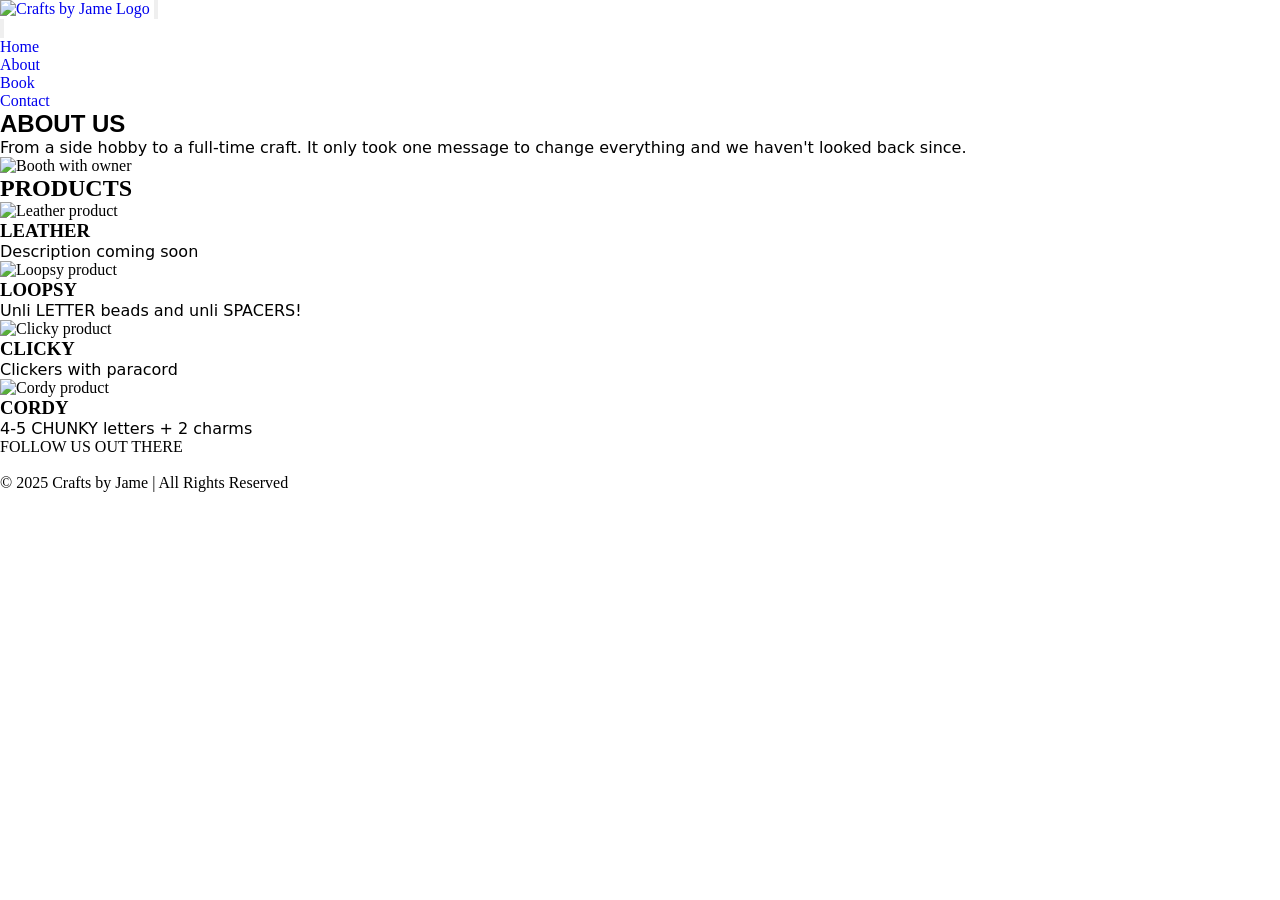
==== about.html @ d99b54c0 "Phone/base HTML for all pages & hamburger menu Home, About, Book and Contact pages with shared heade" ====
<!DOCTYPE html>
<html lang="en">
  <head>
    <meta charset="utf-8">
    <meta name="viewport" content="width=device-width, initial-scale=1.0">
    <title>About | Crafts by Jame</title>

    <link href="styles.css" rel="stylesheet">
    <link rel="shortcut icon" href="img/favicon.ico">
    <link rel="icon" type="image/png" sizes="32x32" href="img/logo.png">

    <script src="script.js" defer></script>
  </head>

  <body>
    <header id="site_header">
      <a id="logo" href="index.html"><img src="img/logo.png" alt="Crafts by Jame Logo"></a>

      <button id="menu_open" class="menu_toggle" type="button"
              aria-label="Open menu" aria-controls="site_nav" aria-expanded="false">
        <img src="img/hamburger.svg" alt="">
      </button>

      <nav id="site_nav" aria-label="Main menu">
        <button id="menu_close" class="menu_toggle" type="button" aria-label="Close menu">
          <img src="img/close.svg" alt="">
        </button>
        <ul>
          <li><a href="index.html">Home</a></li>
          <li><a href="about.html" aria-current="page">About</a></li>
          <li><a href="book.html">Book</a></li>
          <li><a href="contact.html">Contact</a></li>
        </ul>
      </nav>
    </header>

    <main>
      <section id="about_section" class="about">
        <h1 class="koulen about_heading">ABOUT US</h1>
        <p class="chelsea about_description">From a side hobby to a full-time craft. It only took one message to change everything and we haven't looked back since.</p>
        <img id="about_photo" src="img/about_photo.png" alt="Booth with owner">

        <!-- Decorative flower on the left edge, top of page -->
        <img class="flower flower_1" src="img/flower_pink.png" alt="" aria-hidden="true">
      </section>

      <section id="products_section" class="about">
        <h2 class="products_heading">PRODUCTS</h2>

        <article class="product product_1">
          <img src="img/leather.png" alt="Leather product" loading="lazy">
          <div class="product_info">
            <h3 class="product_showcase">LEATHER</h3>
            <!-- Description still to be written (the grey bars in your design) -->
            <p class="chelsea product_description">Description coming soon</p>
          </div>
        </article>

        <article class="product product_2">
          <img src="img/loopsy.png" alt="Loopsy product" loading="lazy">
          <div class="product_info">
            <h3 class="product_showcase">LOOPSY</h3>
            <p class="chelsea product_description">Unli LETTER beads and unli SPACERS!</p>
          </div>
        </article>

        <article class="product product_3">
          <img src="img/clicky.png" alt="Clicky product" loading="lazy">
          <div class="product_info">
            <h3 class="product_showcase">CLICKY</h3>
            <p class="chelsea product_description">Clickers with paracord</p>
          </div>
        </article>

        <article class="product product_4">
          <img src="img/cordy.png" alt="Cordy product" loading="lazy">
          <div class="product_info">
            <h3 class="product_showcase">CORDY</h3>
            <p class="chelsea product_description">4-5 CHUNKY letters + 2 charms</p>
          </div>
        </article>

        <!-- Decorative maroon flowers: left of the heading, right beside Clicky -->
        <img class="flower flower_2" src="img/flower_maroon.png" alt="" aria-hidden="true">
        <img class="flower flower_3" src="img/flower_maroon.png" alt="" aria-hidden="true">
      </section>
    </main>

    <footer>
      <p>FOLLOW US OUT THERE</p>
      <div id="socials">
        <a href="#" aria-label="Facebook"><img src="img/facebook_icon.svg" alt=""></a>
        <a href="#" aria-label="Instagram"><img src="img/instagram_icon.svg" alt=""></a>
      </div>
      <p>&copy; 2025 Crafts by Jame | All Rights Reserved</p>
    </footer>
  </body>

</html>
---- styles.css ----
@font-face {
  font-family: 'JI Chubby Caps';
  src: url('fonts/JI Chubby Caps.ttf') format('truetype');
  font-weight: normal;
  font-style: normal;
}

@font-face {
  font-family: 'Ahkio-W00-Light';
  src: url('fonts/Ahkio-W00-Light.ttf') format('truetype');
  font-weight: normal;
  font-style: normal;
}

.chelsea-market-regular {
  font-family: "Chelsea Market", system-ui;
  font-weight: 400;
  font-style: normal;
}

.koulen-regular {
  font-family: "Koulen", sans-serif;
  font-weight: 400;
  font-style: normal;
}

* {
  padding: 0;
  margin: 0;
}

a {
  text-decoration: none;

}

/*PHONE VIEWPORT/BASE STYLES*/

/*BODY STYLES*/
.flower {
  position: absolute;
}

#logo img {
  height: 63px;
  width: 63px;
}

.chelsea {
  font-family: "Chelsea Market", system-ui;
}

.koulen {
  font-family: "Koulen", sans-serif;
}

.jl_chubby {
  font-family: 'JI Chubby Caps', sans-serif;
}

.ahkio {
  font-family: 'Ahkio-W00-Light', sans-serif;
}
/*HEADER STYLES*/

/*NAVIGATION STYLES*/

/*FOOTER STYLES*/

/*HOMEPAGE STYLES*/
/*HOME LANDING SECTION STYLES*/

#photo_display {
  position: relative;
  width: 100%;
  max-width: 380px;
  height: 250px;
  margin: 0 auto;
}

.photo_container {
  position: absolute;
  padding: 5px;
  background: white;
  box-shadow: 0 3px 7px #0003;
  box-sizing: border-box;
}

.photo_container img {
  display: block;
  width: 100%;
  height: 100%;
  object-fit: cover;
  object-position: center;
}

/* Left photo */
#photo_1_container {
  width: 39%;
  height: 72%;
  right: 9%;
  top: 7%;
  transform: rotate(4deg);
  z-index: 1;
}

/* Center photo */
#photo_2_container {
  width: 39%;
  height: 76%;
  left: 30.5%;
  top: 14%;
  z-index: 2;
}

/* Right photo */
#photo_3_container {
  width: 39%;
  height: 72%;
  left: 9%;
  top: 7%;
  transform: rotate(-5deg);
  z-index: 1;
}
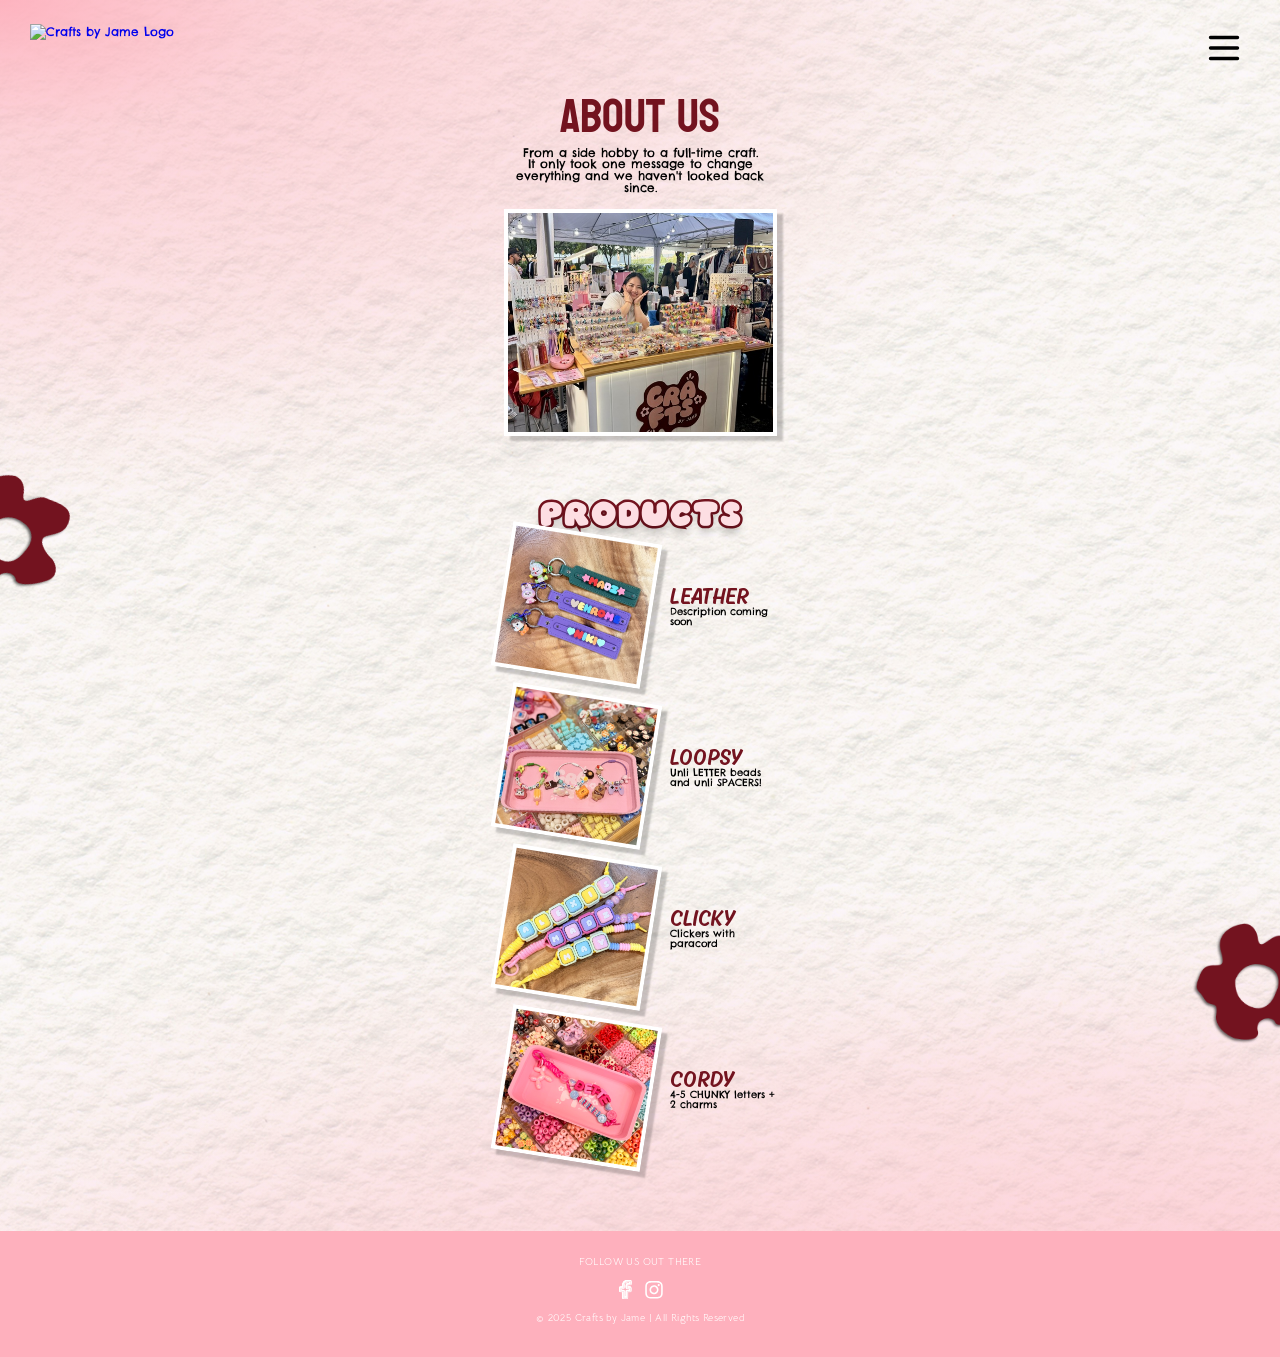
==== commit 75e943ba: "Applied CSS on phone rules Typefaces locally sourced are uploaded" ====
--- a/about.html
+++ b/about.html
@@ -37,45 +37,43 @@
     <main>
       <section id="about_section" class="about">
         <h1 class="koulen about_heading">ABOUT US</h1>
-        <p class="chelsea about_description">From a side hobby to a full-time craft. It only took one message to change everything and we haven't looked back since.</p>
-        <img id="about_photo" src="img/about_photo.png" alt="Booth with owner">
-
-        <!-- Decorative flower on the left edge, top of page -->
-        <img class="flower flower_1" src="img/flower_pink.png" alt="" aria-hidden="true">
+        <p class="chelsea about_description">From a side hobby to a full-time craft.</p>
+        <p class="chelsea about_description2">It only took one message to change everything and we haven't looked back since.</p>
+        <img id="about_photo" src="img/about_photo.jpg" alt="Booth with owner">
       </section>
 
       <section id="products_section" class="about">
         <h2 class="products_heading">PRODUCTS</h2>
 
         <article class="product product_1">
-          <img src="img/leather.png" alt="Leather product" loading="lazy">
+          <img src="img/leather.jpg" alt="Leather product" loading="lazy">
           <div class="product_info">
-            <h3 class="product_showcase">LEATHER</h3>
+            <h3 class="ahkio product_showcase">LEATHER</h3>
             <!-- Description still to be written (the grey bars in your design) -->
             <p class="chelsea product_description">Description coming soon</p>
           </div>
         </article>
 
         <article class="product product_2">
-          <img src="img/loopsy.png" alt="Loopsy product" loading="lazy">
+          <img src="img/loopsy.jpg" alt="Loopsy product" loading="lazy">
           <div class="product_info">
-            <h3 class="product_showcase">LOOPSY</h3>
+            <h3 class="ahkio product_showcase">LOOPSY</h3>
             <p class="chelsea product_description">Unli LETTER beads and unli SPACERS!</p>
           </div>
         </article>
 
         <article class="product product_3">
-          <img src="img/clicky.png" alt="Clicky product" loading="lazy">
+          <img src="img/clickers.jpg" alt="Clicky product" loading="lazy">
           <div class="product_info">
-            <h3 class="product_showcase">CLICKY</h3>
+            <h3 class="ahkio product_showcase">CLICKY</h3>
             <p class="chelsea product_description">Clickers with paracord</p>
           </div>
         </article>
 
         <article class="product product_4">
-          <img src="img/cordy.png" alt="Cordy product" loading="lazy">
+          <img src="img/cordy.jpg" alt="Cordy product" loading="lazy">
           <div class="product_info">
-            <h3 class="product_showcase">CORDY</h3>
+            <h3 class="ahkio product_showcase">CORDY</h3>
             <p class="chelsea product_description">4-5 CHUNKY letters + 2 charms</p>
           </div>
         </article>
@@ -86,11 +84,11 @@
       </section>
     </main>
 
-    <footer>
+    <footer class="bellota">
       <p>FOLLOW US OUT THERE</p>
       <div id="socials">
-        <a href="#" aria-label="Facebook"><img src="img/facebook_icon.svg" alt=""></a>
-        <a href="#" aria-label="Instagram"><img src="img/instagram_icon.svg" alt=""></a>
+        <a href="https://web.facebook.com/people/Crafts-by-Jame/100069148505794/?mibextid=wwXIfr&rdid=EOwIeHgqQF9pMduc&share_url=https%3A%2F%2Fwww.facebook.com%2Fshare%2F1hfjC8iZJB%2F%3Fmibextid%3DwwXIfr%26utm_source%3Dig%26utm_medium%3Dsocial%26utm_content%3Dlink_in_bio&_rdc=1&_rdr#" aria-label="Facebook"><img src="img/facebook_icon.svg" alt=""></a>
+        <a href="https://www.instagram.com/craftsbyjame_?utm_source=ig_web_button_share_sheet&srtk=ZDNlZDc0MzIxNw==" aria-label="Instagram"><img src="img/instagram_icon.svg" alt=""></a>
       </div>
       <p>&copy; 2025 Crafts by Jame | All Rights Reserved</p>
     </footer>
--- a/styles.css
+++ b/styles.css
@@ -1,3 +1,5 @@
+/* Google Fonts for Chelsea Market, Koulen and Bellota Text (the HTML doesn't link them) */
+@import url('https://fonts.googleapis.com/css2?family=Bellota+Text:wght@400;700&family=Chelsea+Market&family=Koulen&display=swap');
 
 @font-face {
   font-family: 'JI Chubby Caps';
@@ -13,6 +15,20 @@
   font-style: normal;
 }
 
+/* ============================================================
+   DESIGN TOKENS
+   ============================================================ */
+:root {
+  --pink_light: #FDDEE3;
+  --pink: #FEB0BD;
+  --maroon: #73131F;
+  --white: #FFFFFF;
+  --black: #000000;
+  --paper: #F7F3F0;          /* fallback color while the paper image loads */
+  --paper_img: url('img/paper_bg.jpg');
+  --photo_shadow: 6px 5px 2px #0003;
+}
+
 .chelsea-market-regular {
   font-family: "Chelsea Market", system-ui;
   font-weight: 400;
@@ -32,14 +48,104 @@
 
 a {
   text-decoration: none;
-
 }
 
 /*PHONE VIEWPORT/BASE STYLES*/
 
 /*BODY STYLES*/
+html {
+  scroll-behavior: smooth;
+  overflow-x: hidden;          /* stops flowers that bleed off the edge from widening the page on phones (body alone isn't enough) */
+}
+
+body {
+  font-synthesis: none;
+  font-family: "Chelsea Market", system-ui;
+  font-size: 12px;
+  line-height: 1.4;
+  color: var(--maroon);
+  background: var(--paper_img) top center / 100% auto repeat-y, var(--paper);
+  overflow-x: hidden;          /* flowers bleed off the screen edge */
+}
+
+/* Decorations (flowers, the pink pop-up dome) deliberately stick out past the screen edges. Clip them at <main>
+   so they can't make the page wider than the phone; that is what stretched the fixed menu bar. Only the
+   horizontal axis is clipped, so flowers can still overlap sections above and below. */
+main {
+  overflow-x: clip;
+}
+
+
+a:focus-visible,
+button:focus-visible {
+  outline: 3px solid var(--black);
+  outline-offset: 3px;
+}
+
 .flower {
   position: absolute;
+
+  pointer-events: none;
+}
+
+/* About page only: pink glow in the top-left and bottom-right corners, plain paper everywhere else.
+   Two radial gradients, one centered on each corner. The numbers in "ellipse 140% 48%" are the glow's
+   width (as % of page width) and height (as % of page height). The extra stops make the fade long and
+   gradual; the 0.95 on the first stop is how strong the pink is at the corner. */
+body:has(#about_section) {
+  background:
+    radial-gradient(ellipse 90% 40% at 0% 0%,
+      rgba(254, 176, 189, 0.95) 0%,
+      rgba(254, 176, 189, 0.75) 10%,
+      rgba(254, 176, 189, 0.50) 25%,
+      rgba(254, 176, 189, 0.28) 60%,
+      rgba(254, 176, 189, 0.10) 80%,
+      rgba(254, 176, 189, 0) 100%) center / 100% 100% no-repeat,
+    radial-gradient(ellipse 140% 36% at 100% 100%,
+      rgba(254, 176, 189, 0.95) 0%,
+      rgba(254, 176, 189, 0.75) 10%,
+      rgba(254, 176, 189, 0.50) 25%,
+      rgba(254, 176, 189, 0.28) 60%,
+      rgba(254, 176, 189, 0.10) 80%,
+      rgba(254, 176, 189, 0) 100%) center / 100% 100% no-repeat,
+    var(--paper_img) top center / 100% auto repeat-y,
+    var(--paper);
+}
+
+/* Book page only: same two-corner pink glow idea as About, but the top-left glow is stronger and fades out
+   slowly over ~1100px (a 300px x 1100px ellipse), because this page is much taller. The first number in each
+   rgba is how strong the pink is at that distance from the corner. */
+body:has(#book_section) {
+  background:
+    radial-gradient(ellipse 300px 1100px at 0% 0%,
+      rgba(254, 176, 189, 0.60) 0%,
+      rgba(254, 176, 189, 0.55) 14%,
+      rgba(254, 176, 189, 0.47) 36%,
+      rgba(254, 176, 189, 0.40) 50%,
+      rgba(254, 176, 189, 0.28) 64%,
+      rgba(254, 176, 189, 0.15) 82%,
+      rgba(254, 176, 189, 0) 100%) top left / 100% 100% no-repeat,
+    radial-gradient(ellipse 140% 36% at 100% 100%,
+      rgba(254, 176, 189, 0.95) 0%,
+      rgba(254, 176, 189, 0.75) 10%,
+      rgba(254, 176, 189, 0.50) 25%,
+      rgba(254, 176, 189, 0.28) 60%,
+      rgba(254, 176, 189, 0.10) 80%,
+      rgba(254, 176, 189, 0) 100%) center / 100% 100% no-repeat,
+    var(--paper_img) top center / 100% auto repeat-y,
+    var(--paper);
+}
+
+/* Contact page only: soft pink glow from the top-left corner, fading into the plain paper */
+body:has(#contact_section) {
+  background:
+    radial-gradient(ellipse 160% 440px at 0% 0%,
+      rgba(254, 176, 189, 0.55) 0%,
+      rgba(254, 176, 189, 0.35) 25%,
+      rgba(254, 176, 189, 0.15) 55%,
+      rgba(254, 176, 189, 0) 100%) center / 100% 100% no-repeat,
+    var(--paper_img) top center / 100% auto repeat-y,
+    var(--paper);
 }
 
 #logo img {
@@ -53,37 +159,205 @@
 
 .koulen {
   font-family: "Koulen", sans-serif;
+  font-weight: 400;
+  font-size: 48px;
+  line-height: 0.72;           /* tight stacked caps, as in the design */
+  color: var(--maroon);
+}
+
+/* Line 1 and line 2 use different sizes so both lines are the same width (aligned on both sides) */
+.koulen .heading1,
+.koulen .heading2 {
+  display: block;
+}
+
+.koulen .heading1 {
+  font-size: 46px;
+  line-height: 0.8;
+}
+
+.koulen .heading2 {
+  font-size: 40px;
+  line-height: 0.78;
+}
+
+#reel_section .koulen .heading2 {
+  font-size: 52px;             /* "EXPERIENCE" is shorter than "THE CRAFTING", so it needs to be larger */
 }
 
 .jl_chubby {
   font-family: 'JI Chubby Caps', sans-serif;
+  font-weight: normal;
+  font-size: 47px;
+  line-height: 1;
+  letter-spacing: -0.08em;     /* tighter kerning, as in the design */
+  font-kerning: normal;
+  text-rendering: optimizeLegibility;
 }
 
 .ahkio {
   font-family: 'Ahkio-W00-Light', sans-serif;
 }
+
+/* Shared pill buttons */
+.book_button,
+.reel_button,
+.popup_button {
+  display: inline-flex;
+  align-items: center;
+  justify-content: center;
+  gap: 6px;
+  border-radius: 999px;
+  font-family: "Chelsea Market", system-ui;
+  line-height: 1.2;
+}
+
 /*HEADER STYLES*/
+#site_header {
+  position: absolute;
+  top: 0;
+  left: 0;
+  width: 100%;
+  box-sizing: border-box;
+  padding: 24px 32px 0 30px;   /* right padding sets the hamburger's right margin (was 22px) */
+  display: flex;
+  align-items: flex-start;
+  justify-content: space-between;
+  z-index: 100;
+}
+
+.menu_toggle {
+  background: none;
+  border: 0;
+  padding: 6px;
+  cursor: pointer;
+  line-height: 0;
+}
+
+.menu_toggle img {
+  width: 36px;
+  height: 36px;
+  display: block;
+}
 
 /*NAVIGATION STYLES*/
-
-/*FOOTER STYLES*/
+/* White bar that drops down from the top when .is_open is added: X on the right, links in one row */
+#site_nav {
+  position: fixed;
+  top: 0;
+  left: 0;
+  right: 0;
+  box-sizing: border-box;
+  padding: 25px 40px 26px;
+  background: var(--white);
+  box-shadow: 0 6px 18px #0003;
+  display: flex;
+  flex-direction: column;
+  align-items: flex-end;
+  z-index: 200;
+  transform: translateY(-110%);
+  visibility: hidden;
+  transition: transform 0.3s ease, visibility 0s linear 0.3s;
+}
+
+#site_nav.is_open {
+  transform: translateY(0);
+  visibility: visible;
+  transition: transform 0.3s ease;
+}
+
+#menu_close {
+  margin-right: -8px;           /* lines the X up with the hamburger icon: header right padding (32px) minus nav right padding (40px) */
+}
+
+#menu_close img {
+  width: 33px;
+  height: 33px;
+}
+
+/* The X is focused by script.js when the menu opens; keep a neat, subtle ring for keyboard users only */
+#menu_close:focus-visible {
+  outline: 2px solid var(--pink);
+  outline-offset: 0;
+  border-radius: 8px;
+}
+
+#site_nav ul {
+  list-style: none;
+  width: 100%;
+  display: flex;
+  flex-direction: row;
+  justify-content: space-between;
+  align-items: center;
+  margin-top: 8px;
+}
+
+#site_nav a {
+  font-family: "Chelsea Market", system-ui;
+  font-size: 16px;
+  color: var(--black);
+}
+
+#site_nav a[aria-current="page"] {
+  color: var(--pink);
+}
+
+/* The About and Contact page headers sit on a light background, so the hamburger icon is forced to black there */
+body:has(#about_section) #menu_open img,
+body:has(#book_section) #menu_open img,
+body:has(#contact_section) #menu_open img {
+  filter: brightness(0);
+}
+
+/* The Home header sits on the maroon top, so the hamburger icon is forced to white there
+   (brightness(0) turns any icon black, then invert(1) flips it to white) */
+body:has(#landing_section) #menu_open img {
+  filter: brightness(0) invert(1);
+}
 
 /*HOMEPAGE STYLES*/
 /*HOME LANDING SECTION STYLES*/
+/* Maroon top (ends 263px down), paper below; the photos straddle the edge */
+#landing_section {
+  position: relative;
+  display: flex;
+  flex-direction: column;
+  align-items: center;
+  box-sizing: border-box;
+  padding-top: 124px;
+  background: linear-gradient(var(--maroon) 0 263px, transparent 263px);
+  text-align: center;
+}
+
+.tagline {
+  font-size: 12px;
+  color: var(--white);
+}
+
+.heading {
+  color: var(--white);
+}
+
+.subheading {
+  margin-top: -6px;
+  font-size: 16px;
+  line-height: 1.2;
+  color: var(--white);
+}
 
 #photo_display {
   position: relative;
   width: 100%;
   max-width: 380px;
   height: 250px;
-  margin: 0 auto;
+  margin: 5px auto 0;
 }
 
 .photo_container {
   position: absolute;
-  padding: 5px;
+  padding: 4px;
   background: white;
-  box-shadow: 0 3px 7px #0003;
+  box-shadow: var(--photo_shadow);
   box-sizing: border-box;
 }
 
@@ -95,8 +369,34 @@
   object-position: center;
 }
 
-/* Left photo */
+#reel_display video {
+  width: 222px;
+  height: 375px;
+  width: auto;
+  z-index: 1;
+}
+
+/* Left photo (Clickers) */
 #photo_1_container {
+  width: 39%;
+  height: 72%;
+  left: 9%;
+  top: 7%;
+  transform: rotate(-5deg);
+  z-index: 1;
+}
+
+/* Center photo (Booth) */
+#photo_2_container {
+  width: 39%;
+  height: 76%;
+  left: 30.5%;
+  top: 14%;
+  z-index: 2;
+}
+
+/* Right photo (Cordy) */
+#photo_3_container {
   width: 39%;
   height: 72%;
   right: 9%;
@@ -105,22 +405,927 @@
   z-index: 1;
 }
 
-/* Center photo */
-#photo_2_container {
-  width: 39%;
-  height: 76%;
-  left: 30.5%;
-  top: 14%;
-  z-index: 2;
-}
-
-/* Right photo */
-#photo_3_container {
-  width: 39%;
-  height: 72%;
-  left: 9%;
-  top: 7%;
+#photo_1 { object-position: 50% 55%; }
+#photo_2 { object-position: 65% 40%; }
+#photo_3 { object-position: 40% 50%; }
+
+/* Overlaps the bottom of the center photo */
+.book_button {
+  position: relative;
+  z-index: 5;
+  margin-top: -40px;
+  padding: 6px 18px;
+  background: var(--pink);
+  color: var(--white);
+  font-size: 16px;
+}
+
+.flower_1 {
+  width: 100px;
+  right: -23px;
+  top: 345px;
+}
+
+/*REEL SECTION STYLES*/
+/* Visual order: heading, Instagram button, video (the HTML has the video before the button) */
+#reel_section {
+  position: relative;
+  display: flex;
+  flex-direction: column;
+  align-items: center;
+  box-sizing: border-box;
+  padding: 62px 20px 30px;
+  text-align: center;
+}
+
+#reel_section h2 { order: 1; }
+.reel_button { order: 2; }
+#reel_display { order: 3; }
+
+.reel_button {
+  margin-top: 1px;
+  padding: 8px 16px;
+  background: var(--maroon);
+  color: var(--white);
+  font-size: 10px;
+}
+
+.reel_button img {
+  width: 14px;
+  height: 14px;
+  display: block;
+}
+
+#reel_display {
+  display: flex;
+  justify-content: center;
+  margin-top: 14px;
+}
+
+#reel_display video {
+  display: block;
+  aspect-ratio: 9 / 16;
+  max-width: 100%;
+  background: #D9D9D9;
+}
+
+.flower_2 {
+  width: 120px;
+  left: -20px;
+  top: 258px;
+
+}
+
+.flower_3 {
+  width: 70px;
+  right: 48px;
+  top: 505px;
+  
+}
+
+/*POP-UP SECTION STYLES*/
+/* Heading and button share the first row. The dome is a 546px-wide circle (wider than the screen),
+   centered behind the section, so the top edge curves gently and runs off the sides. */
+#popup_section {
+  position: relative;
+  display: grid;
+  grid-template-columns: 150px 100px;
+  justify-content: center;
+  align-items: center;
+  column-gap: -20px;
+  box-sizing: border-box;
+  padding: 75px 20px 28px;
+}
+
+#popup_section::before {
+  content: "";
+  position: absolute;
+  top: 0;
+  bottom: -1px;
+  left: 60%;
+  width:700px;
+  height: 457.62;
+  margin-left: -390px;
+  background: var(--pink);
+  border-radius: 345px 345px 0 0;
+  z-index: 0;
+}
+
+#popup_section > *:not(.flower) {
+  position: relative;
+  z-index: 1;
+}
+
+#popup_section .koulen {
+  grid-column: 1;
+  color: var(--white);
+}
+
+.popup_button {
+  grid-column: 2;
+  padding: 9px 6px;
+  background: var(--maroon);
+  color: var(--white);
+  font-size: 10px;
+}
+
+#popup_display {
+  grid-column: 1 / -1;
+  display: flex;
+  justify-content: center;
+  align-items: flex-start;
+  gap: 4px;
+  margin-top: 8px;
+}
+
+#popup_display img {
+  display: block;
+  width: 152px;
+  height: 215px;
+  aspect-ratio: 2 / 3;
+  box-sizing: border-box;
+  padding: 4px;
+  background: var(--white);
+  box-shadow: var(--photo_shadow);
+  object-fit: cover;
+  object-position: center;
+}
+
+#popup_1 {
+  margin-top: 16px;
+  transform: rotate(4deg);
+}
+
+#popup_2 {
   transform: rotate(-5deg);
+}
+
+.flower_4 {
+  width: 59.72px;
+  left: -20px;
+  bottom: -58px;
+  transform: rotate(30deg);
+
+}
+
+.flower_5 {
+  width: 70px;
+  right: -27px;
+  top: 92px;
+  transform: rotate(34deg);
+
+}
+
+/*ABOUT PAGE STYLES*/
+/* Intro: text stacked above the photo (the gradient lives on the body, see top of file) */
+#about_section {
+  position: relative;
+  box-sizing: border-box;
+  padding: 100px 20px 28px;
+  text-align: center;
+}
+
+.about_heading {
+  color: var(--maroon);
+}
+
+.about_description, .about_description2 {
+  max-width: 240px;
+  margin: 12px auto 0;
+  font-size: 12px;
+  line-height: 1;
+  color: var(--black);
+}
+
+.about_description2 {
+  max-width: 250px;
+  margin-top: -1px;
+}
+
+#about_photo {
+  display: block;
+  width: min(100%, 273px);
+  aspect-ratio: 3 / 2;
+  height: 227px;
+  margin: 15px auto 0;
+  box-sizing: border-box;
+  padding: 4px;
+  background: var(--white);
+  box-shadow: var(--photo_shadow);
+  object-fit: cover;
+  object-position: center;
+}
+
+/* Products: outlined chubby heading, then one row per product (tilted photo left, text right) */
+#products_section {
+  position: relative;
+  box-sizing: border-box;
+  padding: 44px 0 70px;
+}
+
+.products_heading {
+  font-family: 'JI Chubby Caps', sans-serif;
+  font-weight: normal;
+  font-size: 34px;
+  text-align: center;
+  margin-top: -35px;
+  color: var(--pink_light);
+  -webkit-text-stroke: 5px var(--maroon);
+  paint-order: stroke fill;    /* keeps the stroke outside the letters so the pink fill stays full size */
+  text-shadow: 0 8px 8px #0003;
+}
+
+.product {
+  display: flex;
+  align-items: center;
+  justify-content: center;
+  gap: 18px;
+  margin-top: 15px;
+}
+
+.products_heading + .product {
+  margin-top: 12px;
+}
+
+.product img {
+  position: relative;
+  z-index: 2;                  /* photos sit above the flowers */
+  flex: none;
+  display: block;
+  width: 151px;
+  height: 146px;
+  box-sizing: border-box;
+  padding: 4px;
+  background: var(--white);
+  box-shadow: var(--photo_shadow);
+  object-fit: cover;
+  object-position: center;
+  transform: rotate(9deg);
+}
+
+.product_info {
+  flex: none;
+  width: 110px;
+  text-align: left;
+}
+
+.product_showcase {
+  display: inline-block;
+  font-size: 24px;
+  line-height: 1;
+  color: var(--maroon);
+}
+
+.product_description {
+  margin-top: -2px;
+  font-size: 10px;
+  line-height: 1;
+  color: var(--black);
+}
+
+/* About flowers (rotation values are eyeballed from the design; tweak the degrees as needed) */
+/* Left of the PRODUCTS heading */
+#products_section .flower_2 {
+  width: 120px;
+  right: auto;
+  left: -55px;
+  top: 10px;
+  transform: rotate(15deg);
+  z-index: 3;
+}
+
+/* Right, beside Clicky and Cordy */
+#products_section .flower_3 {
+  width: 120px;
+  left: auto;
+  right: -32px;
+  top: 458px;
+  transform: rotate(-2deg);
   z-index: 1;
 }
 
+/*BOOK PAGE STYLES*/
+/* The phone layout is a 375px-wide column (the pink glow lives on the body, same as the About page).
+   Sizes and positions below were measured from the design at 375px. */
+
+/* Intro: two tilted photos on the left, heading + description on the right */
+#book_section {
+  position: relative;
+  box-sizing: border-box;
+  max-width: 375px;
+  height: 326px;               /* the PACKAGE heading starts right under this */
+  margin: 0 auto;
+}
+
+#book_photos img {
+  position: absolute;
+  width: 122px;
+  height: 153px;
+  box-sizing: border-box;
+  padding: 4px;
+  background: var(--white);
+  box-shadow: var(--photo_shadow);
+  object-fit: cover;
+  object-position: center;
+}
+
+#book_1 {
+  left: 42px;
+  top: 97px;
+  transform: rotate(-1deg);
+  z-index: 1;
+}
+
+#book_2 {
+  left: 98px;
+  top: 134px;
+  transform: rotate(5deg);
+  z-index: 2;                  /* sits in front of the first photo */
+}
+
+#book_text {
+  position: absolute;
+  top: 116px;
+  right: 35px;
+  width: 100px;
+}
+
+/* BOOK and NOW use different sizes so both lines end up the same width, as on the Home page */
+#book_text .koulen span {
+  display: block;
+}
+
+.book_heading1 {
+  font-size: 46px;
+}
+
+.book_heading2 {
+  font-size: 55px;
+  margin-top: 3px;
+}
+
+.book_description {
+  margin-top: 6px;
+  font-size: 12px;
+  line-height: 13px;
+  color: var(--black);
+}
+
+/* Hero flower (rotation is eyeballed from the design; tweak the degrees as needed). Every property is set
+   because the Home page has a global .flower_1 rule. */
+#book_section .flower_1 {
+  width: 95px;
+  left: -35px;
+  right: auto;
+  top: 258px;
+  bottom: auto;
+  transform: rotate(55deg);
+}
+
+/* Packages: heading, "starts at" line, then one card per package */
+#package_section {
+  position: relative;
+  box-sizing: border-box;
+  max-width: 375px;
+  margin: 0 auto;
+  text-align: center;
+}
+
+.package_heading {
+  font-family: 'JI Chubby Caps', sans-serif;
+  font-weight: normal;
+  font-size: 34px;
+  line-height: 1;
+  letter-spacing: 0.05em;
+  color: var(--pink_light);
+  -webkit-text-stroke: 5px var(--maroon);
+  paint-order: stroke fill;    /* keeps the stroke outside the letters so the pink fill stays full size */
+  text-shadow: 0 5px 5px #0003;
+}
+
+.package_start {
+  font-size: 24px;
+  line-height: 1;
+  margin-top: 2px;
+  color: var(--maroon);
+}
+
+/* The <article> is just a wrapper: the visible card is the maroon title + the pink list, and the
+   price tags sit below it. Cards are above the flowers so flowers tuck behind them. */
+.package_card {
+  position: relative;
+  z-index: 4;
+  width: 244px;
+  margin: 12px auto 0;
+}
+
+.package_card + .package_card {
+  margin-top: 35px;
+}
+
+.package_card h3 {
+  display: flex;
+  align-items: center;
+  justify-content: center;
+  box-sizing: border-box;
+  height: 95px;
+  padding: 40px 30px 25px 30px;             /* narrow enough that "PREMIUM PACKAGE A" breaks onto two lines */
+  border-radius: 25px 25px 0 0;
+  background: var(--maroon);
+  font-family: 'JI Chubby Caps', sans-serif;
+  font-weight: normal;
+  font-size: 23px;
+  line-height: 21px;
+  color: var(--white);
+  text-align: center;
+}
+
+.package_inclusions {
+  list-style: none;
+  overflow: hidden;
+  border: 1px solid var(--maroon);
+  border-top: 0;
+  border-radius: 0 0 18px 18px;
+  background: var(--pink_light);
+}
+
+.package_inclusions li {
+  padding: 9.5px 10px;
+  font-size: 16px;
+  line-height: 18.5px;
+  color: var(--black);
+}
+
+.package_inclusions li + li {
+  border-top: 1px solid #0000004d;   /* thin grey divider between rows */
+}
+
+.package_prices {
+  display: flex;
+  justify-content: center;
+  gap: 6px;
+  margin-top: 10px;
+}
+
+.price_tag {
+  display: flex;
+  flex-direction: column;
+  align-items: center;
+  justify-content: center;
+  box-sizing: border-box;
+  width: 93px;
+  padding: 20px 10px;
+  border-radius: 14px;
+  background: var(--maroon);
+  font-size: 15px;
+  line-height: 19px;
+  color: var(--white);
+}
+
+.price_tag span {
+  font-size: 20px;
+  line-height: 19px;
+}
+
+.price_tag small {
+  font-size: 10px;
+  line-height: 14px;
+}
+
+/* A package with only one price (Package C) gets a wider, slightly tighter tag */
+.price_tag:only-child {
+  width: 180px;
+  padding: 14.5px 8px;
+  line-height: 14.5px;
+}
+
+.price_tag:only-child small {
+  line-height: 12px;
+}
+
+/* Package flowers (rotations are eyeballed from the design; tweak the degrees as needed).
+   Every property is set because the Home page has global .flower_2 to .flower_5 rules. */
+/* Right of Package B, tucked behind the card */
+#package_section .flower_2 {
+  width: 125px;
+  left: auto;
+  right: -47px;
+  top: 522px;
+  bottom: auto;
+  transform: rotate(0deg);
+}
+
+/* Left of Package B, mostly off the screen edge */
+#package_section .flower_3 {
+  width: 110px;
+  left: -94px;
+  right: auto;
+  top: 586px;
+  bottom: auto;
+  transform: rotate(0deg);
+}
+
+/* Left of Package C, tucked behind the card */
+#package_section .flower_4 {
+  width: 92px;
+  left: -22px;
+  right: auto;
+  top: 883px;
+  bottom: auto;
+  transform: rotate(0deg);
+}
+
+/* Small one under it, left edge */
+#package_section .flower_5 {
+  width: 60px;
+  left: -16px;
+  right: auto;
+  top: 1084px;
+  bottom: auto;
+  transform: rotate(0deg);
+}
+
+/* Booking form: heading, then a maroon card with a label + field per row */
+#form_section {
+  box-sizing: border-box;
+  max-width: 375px;
+  margin: 52px auto 0;
+  padding-bottom: 34px;
+  text-align: center;
+}
+
+.form_heading {
+  font-size: 30px;
+  line-height: 20px;
+  letter-spacing: -0.01em;
+}
+
+#booking_form {
+  box-sizing: border-box;
+  width: calc(100% - 58px);
+  max-width: 317px;
+  margin: 13px auto 0;
+  padding: 18px 31px 19px;
+  border-radius: 28px;
+  background: var(--maroon);
+  text-align: left;
+}
+
+#booking_form label {
+  display: block;
+  margin: 0 0 3px 9px;
+  font-size: 18px;
+  line-height: 22px;
+  color: var(--white);
+}
+
+#booking_form input,
+#booking_form select {
+  display: block;
+  box-sizing: border-box;
+  width: 100%;
+  height: 34px;
+  margin-bottom: 16px;
+  padding: 0 12px;
+  border: 3px solid var(--pink);
+  border-radius: 10px;
+  background: var(--white);
+  font-family: "Chelsea Market", system-ui;
+  font-size: 12px;
+  line-height: 1.2;
+  color: var(--black);
+}
+
+#booking_form ::placeholder {
+  color: #8a8a8a;
+  opacity: 1;
+}
+
+/* Dropdown: custom arrow, grey "SELECT PREFERRED RATE" until a rate is chosen, text centered like the design */
+#booking_form select {
+  appearance: none;
+  -webkit-appearance: none;
+  padding: 0 30px;
+  text-align: center;
+  text-align-last: center;
+  background: var(--white) url("data:image/svg+xml,%3Csvg xmlns='http://www.w3.org/2000/svg' width='10' height='6' viewBox='0 0 10 6'%3E%3Cpath d='M0 0l5 6 5-6z' fill='%238a8a8a'/%3E%3C/svg%3E") no-repeat right 12px center;
+}
+
+#booking_form select:invalid {
+  color: #8a8a8a;
+}
+
+#booking_form select option,
+#booking_form select optgroup {
+  color: var(--black);
+}
+
+#booking_form input:focus-visible,
+#booking_form select:focus-visible {
+  outline: 3px solid var(--white);
+  outline-offset: 2px;
+}
+
+#book_submit {
+  display: block;
+  width: 108px;
+  height: 32px;
+  margin: 22px auto 0;
+  border: 3px solid var(--pink);
+  border-radius: 999px;
+  background: var(--white);
+  font-family: "Chelsea Market", system-ui;
+  font-size: 13px;
+  line-height: 1;
+  color: var(--black);
+  cursor: pointer;
+}
+
+/*CONTACT PAGE STYLES*/
+/* Intro: heading, description and the three pill buttons */
+#contact_section {
+  position: relative;
+  box-sizing: border-box;
+  padding: 176px 20px 79px;
+  text-align: center;
+}
+
+#contact_section .koulen span {
+  display: block;
+}
+
+.contact_heading2 {
+  margin-top: 2px;
+}
+
+.contact_description {
+  max-width: 240px;
+  margin: 8px auto 0;
+  font-size: 12px;
+  line-height: 1;
+  color: var(--black);
+}
+
+#contact_buttons {
+  display: flex;
+  flex-wrap: wrap;
+  justify-content: center;
+  gap: 6px 7px;
+  margin-top: 10px;
+}
+
+#contact_buttons a {
+  display: inline-flex;
+  align-items: center;
+  gap: 6px;
+  padding: 9px 16px;
+  border-radius: 999px;
+  background: var(--pink);
+  box-shadow: 0 3px 5px #0003;
+  font-family: "Chelsea Market", system-ui;
+  font-size: 12px;
+  line-height: 1.2;
+  color: var(--white);
+}
+
+#contact_buttons img {
+  width: 18px;
+  height: 18px;
+  display: block;
+}
+
+/* Contact flowers (rotations are eyeballed from the design; tweak the degrees as needed) */
+#contact_section .flower_1 {
+  width: 95px;
+  left: -15px;
+  right: auto;
+  top: 131px;
+  bottom: auto;
+  /* transform: rotate(-2deg); */
+}
+
+#contact_section .flower_2 {
+  width: 40px;
+  left: auto;
+  right: 65px;
+  top: 78px;
+  bottom: auto;
+  /* transform: rotate(8deg); */
+}
+
+/* Calendar: maroon dome (a 948px-wide circle, wider than the screen, so the top curves gently) holding
+   a white card per month. script.js builds the cards from the Google Sheet. */
+#calendar_section {
+  position: relative;
+  box-sizing: border-box;
+  padding: 86px 0 80px;
+  min-height: 300px;           /* smallest dome size when there are no events; grows with the cards */
+  text-align: center;
+}
+
+#calendar_section::before {
+  content: "";
+  position: absolute;
+  top: 0;
+  bottom: 0;
+  left: 50%;
+  width: 480px;
+  margin-left: -245px;
+  background: var(--maroon);
+  border-radius: 100% 100% 0 0;
+  z-index: 0;
+}
+
+#calendar_section > *:not(.flower) {
+  position: relative;
+  z-index: 1;
+}
+
+.calendar_heading {
+  font-size: 32px;
+  color: var(--white);
+}
+
+#calendar_section > #events {
+  z-index: 2;                  /* card sits above flower_5 */
+  width: 100%;
+  max-width: 297px;
+  margin: 20px auto 0;
+}
+
+.event_month {
+  overflow: hidden;
+  border-radius: 28px;
+  background: var(--white);
+}
+
+.event_month + .event_month {
+  margin-top: 16px;
+}
+
+.month_title {
+  display: flex;
+  align-items: center;
+  justify-content: center;
+  height: 44px;
+  font-weight: 400;
+  font-size: 20px;
+  line-height: 1;
+  background: var(--pink);
+  color: var(--white);
+}
+
+.event_list {
+  list-style: none;
+  display: flex;
+  flex-direction: column;
+  gap: 8px;
+  padding: 24px 14px 21px;
+}
+
+.event_item {
+  display: flex;
+  align-items: center;
+  gap: 8px;
+  min-height: 44px;
+  box-sizing: border-box;
+  padding: 9px 12px 9px 14px;
+  border-radius: 10px;
+  background: var(--maroon);
+  color: var(--white);
+  text-align: left;
+}
+
+.event_day {
+  flex: none;
+  min-width: 26px;
+  text-align: center;
+  font-size: 16px;
+  line-height: 1;
+}
+
+.event_place {
+  font-size: 12px;
+  line-height: 1;
+}
+
+/* Loading / empty / error messages from script.js */
+.events_message {
+  padding: 0 20px;
+  font-size: 12px;
+  line-height: 1.3;
+  color: var(--white);
+}
+
+/* Calendar flowers (rotations are eyeballed from the design; tweak the degrees as needed) */
+/* Maroon, above the dome on the right */
+#calendar_section .flower_3 {
+  width: 60px;
+  left: auto;
+  right: 25px;
+  top: -97px;
+  bottom: auto;
+  transform: rotate(45deg);
+}
+
+/* Small pink, top left inside the dome */
+#calendar_section .flower_4 {
+  width: 38px;
+  left: 31px;
+  right: auto;
+  top: 53px;
+  bottom: auto;
+  transform: rotate(10deg);
+}
+
+/* Pink, bottom left, tucked behind the card */
+#calendar_section .flower_5 {
+  width: 52px;
+  left: 29px;
+  right: auto;
+  top: auto;
+  bottom: 53px;
+  transform: rotate(7deg);
+  z-index: 1;
+}
+
+/* Large pink, bottom right, in front of the card corner */
+#calendar_section .flower_6 {
+  width: 92px;
+  left: auto;
+  right: -10px;
+  top: auto;
+  bottom: -8px;
+  transform: rotate(-35deg);
+  z-index: 3;
+}
+
+/* Contact page only: if the page is shorter than the screen, the maroon dome grows to fill the gap
+   so the footer always sits at the bottom with no bare paper under it. */
+body:has(#contact_section) {
+  min-height: 100vh;
+  min-height: 100dvh;
+  display: flex;
+  flex-direction: column;
+}
+
+body:has(#contact_section) main {
+  flex: 1;
+  display: flex;
+  flex-direction: column;
+}
+
+body:has(#contact_section) #calendar_section {
+  flex: 1;
+}
+
+/*FOOTER STYLES*/
+footer {
+  box-sizing: border-box;
+  padding: 24px 20px 32px;
+  background: var(--pink);
+  color: var(--white);
+  text-align: center;
+  display: flex;
+  flex-direction: column;
+  align-items: center;
+  gap: 12px;
+}
+
+/* Footer text uses Bellota Text via the .bellota class on <footer> */
+.bellota {
+  font-family: "Bellota Text", system-ui, sans-serif;
+}
+
+footer p {
+  font-size: 10px;
+  letter-spacing: 0.04em;
+}
+
+#socials {
+  display: flex;
+  gap: 10px;
+}
+
+#socials img {
+  width: 18px;
+  height: 18px;
+  display: block;
+}
+
+/* The Facebook icon is an <img>, so CSS can't change its SVG stroke (that's why the old #fb rule did nothing).
+   Instead, four tiny white drop-shadows (no blur) are stacked around the icon to thicken its lines by ~1px.
+   Raise or lower the 0.45px to make the stroke thicker or thinner. Only the footer's Facebook icon is affected. */
+#socials a[aria-label="Facebook"] img {
+  filter:
+    drop-shadow(0.45px 0 0 var(--white))
+    drop-shadow(-0.45px 0 0 var(--white))
+    drop-shadow(0 0.45px 0 var(--white))
+    drop-shadow(0 -0.45px 0 var(--white));
+}
+
+@media (prefers-reduced-motion: reduce) {
+  html { scroll-behavior: auto; }
+  #site_nav,
+  #site_nav.is_open { transition: none; }
+}
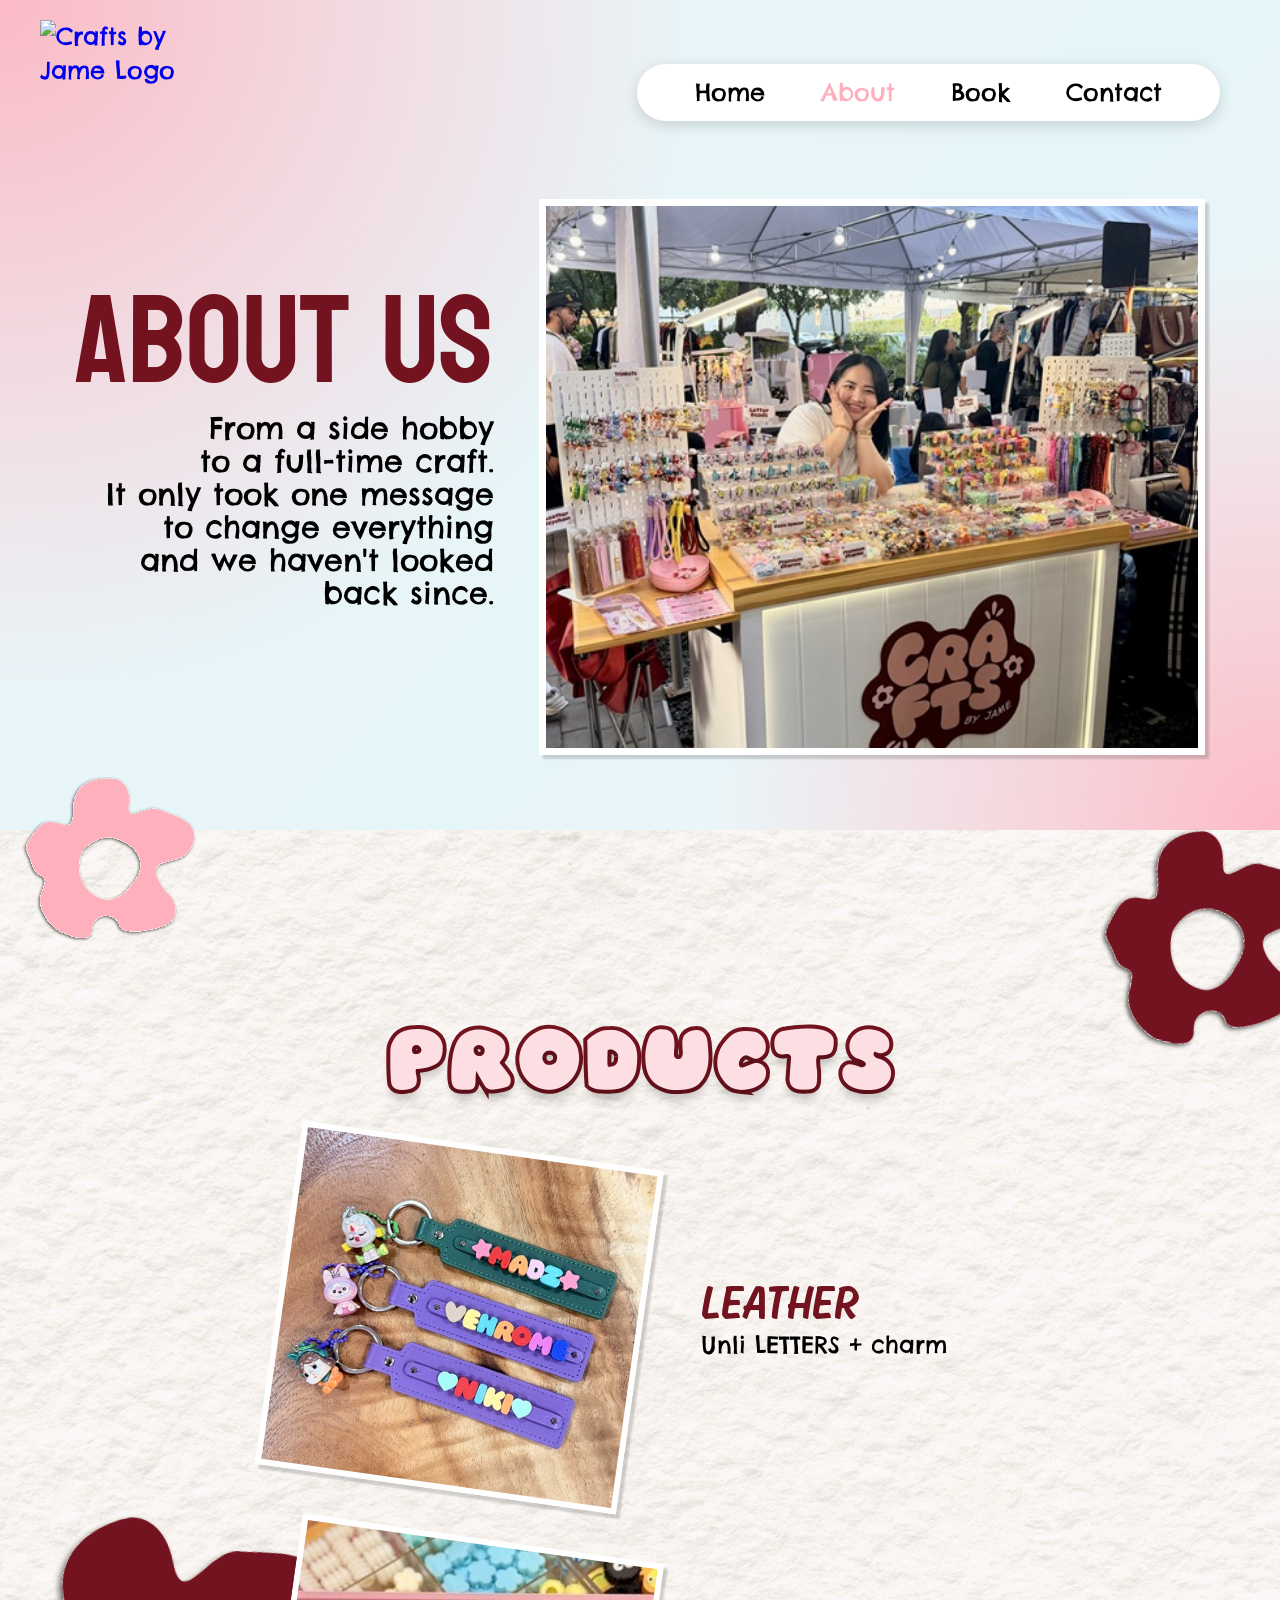
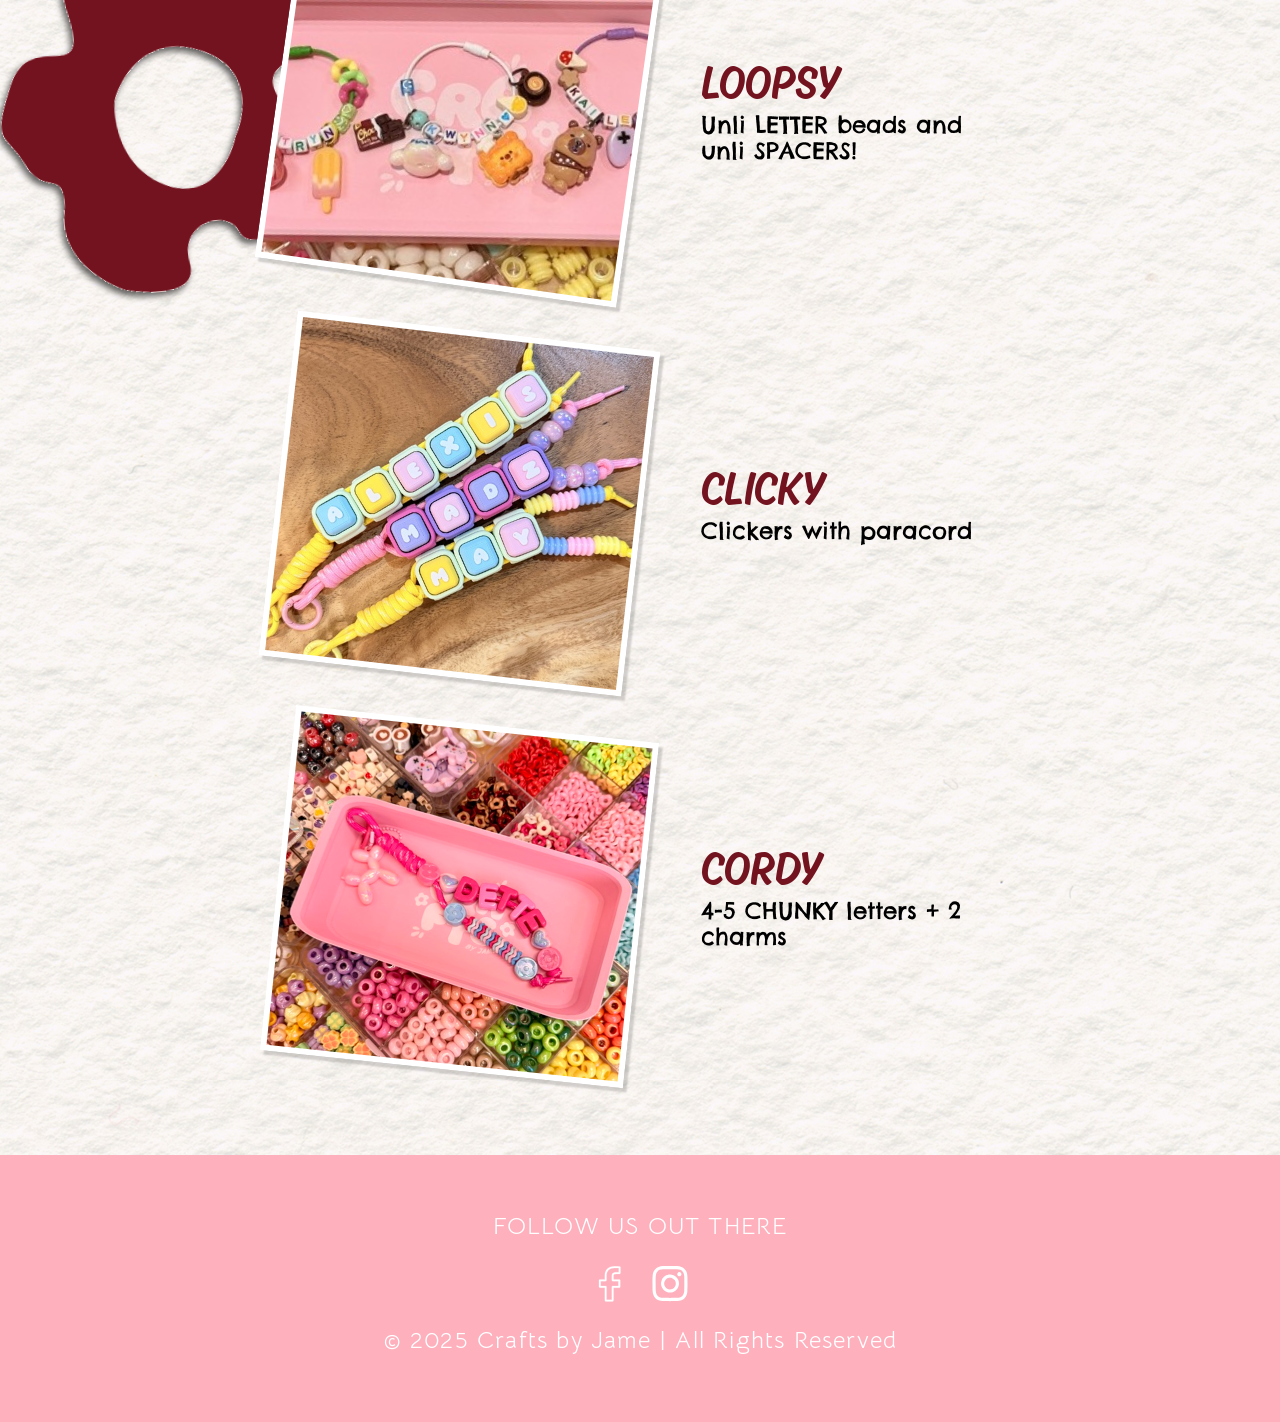
==== commit eec05261: "Tablet and Desktop CSS Applied Tablet and Desktop rules - in progress Updated img folder" ====
--- a/about.html
+++ b/about.html
@@ -40,6 +40,9 @@
         <p class="chelsea about_description">From a side hobby to a full-time craft.</p>
         <p class="chelsea about_description2">It only took one message to change everything and we haven't looked back since.</p>
         <img id="about_photo" src="img/about_photo.jpg" alt="Booth with owner">
+
+        <!-- Decorative pink flower (desktop only) -->
+        <img class="flower flower_about_pink" src="img/flower_pink.svg" alt="" aria-hidden="true">
       </section>
 
       <section id="products_section" class="about">
@@ -50,7 +53,7 @@
           <div class="product_info">
             <h3 class="ahkio product_showcase">LEATHER</h3>
             <!-- Description still to be written (the grey bars in your design) -->
-            <p class="chelsea product_description">Description coming soon</p>
+            <p class="chelsea product_description">Unli LETTERS + charm</p>
           </div>
         </article>
 
@@ -79,8 +82,8 @@
         </article>
 
         <!-- Decorative maroon flowers: left of the heading, right beside Clicky -->
-        <img class="flower flower_2" src="img/flower_maroon.png" alt="" aria-hidden="true">
-        <img class="flower flower_3" src="img/flower_maroon.png" alt="" aria-hidden="true">
+        <img class="flower flower_2" src="img/flower_maroon.svg" alt="" aria-hidden="true">
+        <img class="flower flower_3" src="img/flower_maroon.svg" alt="" aria-hidden="true">
       </section>
     </main>
 
--- a/styles.css
+++ b/styles.css
@@ -363,8 +363,8 @@
 
 .photo_container img {
   display: block;
-  width: 100%;
-  height: 100%;
+  width: 550x;
+  height: 450px;
   object-fit: cover;
   object-position: center;
 }
@@ -380,7 +380,7 @@
 #photo_1_container {
   width: 39%;
   height: 72%;
-  left: 9%;
+  left: 6%;
   top: 7%;
   transform: rotate(-5deg);
   z-index: 1;
@@ -427,7 +427,7 @@
 }
 
 /*REEL SECTION STYLES*/
-/* Visual order: heading, Instagram button, video (the HTML has the video before the button) */
+/* Visual order: heading, "Watch more on", Instagram button, video (the HTML has the video before them) */
 #reel_section {
   position: relative;
   display: flex;
@@ -439,8 +439,17 @@
 }
 
 #reel_section h2 { order: 1; }
-.reel_button { order: 2; }
-#reel_display { order: 3; }
+.watch_more { order: 2; }
+.reel_button { order: 3; }
+#reel_display { order: 4; }
+
+/* "Watch more on" uses the .ahkio class for its font */
+.watch_more {
+  margin-top: 2px;
+  font-size: 14px;
+  line-height: 1.1;
+  color: var(--maroon);
+}
 
 .reel_button {
   margin-top: 1px;
@@ -481,6 +490,18 @@
   right: 48px;
   top: 505px;
   
+}
+
+/* Reel section stacking: flowers sit on the bottom layer, the video above them.
+   #reel_display gets its own stacking context, so the video always wins. */
+#reel_section .flower_2,
+#reel_section .flower_3 {
+  z-index: 0;
+}
+
+#reel_display {
+  position: relative;
+  z-index: 1;
 }
 
 /*POP-UP SECTION STYLES*/
@@ -691,7 +712,7 @@
   left: -55px;
   top: 10px;
   transform: rotate(15deg);
-  z-index: 3;
+  z-index: 1;
 }
 
 /* Right, beside Clicky and Cordy */
@@ -895,8 +916,9 @@
 /* A package with only one price (Package C) gets a wider, slightly tighter tag */
 .price_tag:only-child {
   width: 180px;
-  padding: 14.5px 8px;
+  padding: 10px 8px;
   line-height: 14.5px;
+  margin-top: 3px;              /* nudges the tag up closer to the card, as in the design */
 }
 
 .price_tag:only-child small {
@@ -971,7 +993,8 @@
   text-align: left;
 }
 
-#booking_form label {
+#booking_form label,
+#booking_form .form_label {
   display: block;
   margin: 0 0 3px 9px;
   font-size: 18px;
@@ -1041,6 +1064,131 @@
   cursor: pointer;
 }
 
+/* Booking form calendar: everything inside is sized in em, so each breakpoint only sets #event_calendar's font-size.
+   script.js builds the markup (.cal_card > .cal_header, .cal_weekdays, .cal_days) and fills in the days. */
+#booking_form input[type="hidden"] {
+  display: none;
+}
+
+#event_calendar {
+  margin-bottom: 16px;
+  font-family: "Chelsea Market", system-ui;
+  font-size: 12px;
+  line-height: 1.2;
+  color: var(--black);
+}
+
+.cal_card {
+  overflow: hidden;
+  padding-bottom: 1em;
+  border-radius: 2.2em;
+  background: var(--white);
+  text-align: center;
+}
+
+.cal_header {
+  display: flex;
+  align-items: center;
+  justify-content: space-between;
+  height: 3.8em;
+  padding: 0 1em;
+  background: var(--pink);
+  color: var(--white);
+}
+
+.cal_title {
+  font-family: "Chelsea Market", system-ui;
+  font-size: 1.55em;
+  font-weight: 400;
+  line-height: 1;
+  color: var(--white);
+}
+
+.cal_nav {
+  padding: 0.3em;
+  border: 0;
+  background: none;
+  color: var(--white);
+  line-height: 0;
+  cursor: pointer;
+}
+
+.cal_nav svg {
+  display: block;
+  width: 1.7em;
+  height: 1.7em;
+}
+
+.cal_nav:disabled {
+  opacity: 0.35;
+  cursor: default;
+}
+
+.cal_weekdays,
+.cal_days {
+  display: grid;
+  grid-template-columns: repeat(7, 1fr);
+  padding: 0 0.7em;
+}
+
+.cal_weekdays {
+  padding-top: 1.2em;
+  padding-bottom: 0.4em;
+}
+
+.cal_days {
+  row-gap: 0.25em;
+}
+
+.cal_day {
+  justify-self: center;
+  width: 2.4em;
+  height: 2.4em;
+  padding: 0;
+  border: 0;
+  border-radius: 50%;
+  background: none;
+  font: inherit;
+  color: var(--black);
+  cursor: pointer;
+}
+
+.cal_day:hover {
+  background: var(--pink_light);
+}
+
+.cal_day.is_today {
+  box-shadow: inset 0 0 0 0.1em var(--maroon);
+}
+
+.cal_day[aria-pressed="true"],
+.cal_day[aria-pressed="true"]:hover {
+  background: var(--maroon);
+  color: var(--white);
+}
+
+/* Past days and booked days: greyed out and not pickable (booked days also get a line through them) */
+.cal_day[aria-disabled="true"],
+.cal_day[aria-disabled="true"]:hover {
+  background: none;
+  color: #b5b5b5;
+  cursor: not-allowed;
+}
+
+.cal_day.is_booked {
+  text-decoration: line-through;
+}
+
+.cal_message {
+  margin-top: 0.8em;
+  padding: 0 0.8em;
+  color: var(--white);
+}
+
+.cal_message:empty {
+  display: none;
+}
+
 /*CONTACT PAGE STYLES*/
 /* Intro: heading, description and the three pill buttons */
 #contact_section {
@@ -1316,16 +1464,2331 @@
 /* The Facebook icon is an <img>, so CSS can't change its SVG stroke (that's why the old #fb rule did nothing).
    Instead, four tiny white drop-shadows (no blur) are stacked around the icon to thicken its lines by ~1px.
    Raise or lower the 0.45px to make the stroke thicker or thinner. Only the footer's Facebook icon is affected. */
-#socials a[aria-label="Facebook"] img {
-  filter:
-    drop-shadow(0.45px 0 0 var(--white))
-    drop-shadow(-0.45px 0 0 var(--white))
-    drop-shadow(0 0.45px 0 var(--white))
-    drop-shadow(0 -0.45px 0 var(--white));
-}
 
 @media (prefers-reduced-motion: reduce) {
   html { scroll-behavior: auto; }
   #site_nav,
   #site_nav.is_open { transition: none; }
+}
+
+/* ============================================================
+   TABLET (700px and up)
+   Same styling as the phone, scaled up. Font sizes: koulen 74, jl_chubby 64, ahkio 40, chelsea 24.
+   Sizes and spacing are the phone numbers x ~1.8 (700 / 390). Home page first; other pages come next.
+   ============================================================ */
+@media (min-width: 700px) {
+
+  :root {
+    --photo_shadow: 11px 9px 4px #0003;
+  }
+
+  /* ---- Type ---- */
+  body { font-size: 24px; }                       /* chelsea */
+
+  .koulen { font-size: 74px; }
+  .koulen .heading1 { font-size: 71px; }          /* line 1 / line 2 keep the same size ratio as the phone */
+  .koulen .heading2 { font-size: 62px; }
+  #reel_section .koulen .heading2 { font-size: 80px; }
+
+  .jl_chubby { font-size: 64px; }
+  .ahkio { font-size: 40px; }
+
+  /* ---- Header ---- */
+    #logo img {
+    width: 134px;
+    height: 134px;
+  }
+
+  #site_header {
+    padding: 30px 48px 0 38px;
+  }
+
+  .menu_toggle {
+    padding: 11px;
+  }
+
+  .menu_toggle img {
+    width: 65px;
+    height: 65px;
+  }
+
+  /* ---- Menu bar ---- */
+  #site_nav {
+    padding: 45px 72px 47px;
+  }
+
+  #menu_close {
+    margin-right: -14px;
+  }
+
+  #menu_close img {
+    width: 59px;
+    height: 59px;
+  }
+
+  #site_nav ul {
+    margin-top: 14px;
+  }
+
+  #site_nav a {
+    font-size: 32px;
+  }
+
+  /* ---- Home: landing ---- */
+  #landing_section {
+    padding-top: 190px;
+    background: linear-gradient(var(--maroon) 0 430px, transparent 430px);
+  }
+
+  .heading {
+    font-size: 96px;
+    line-height: 1;
+  }
+  .tagline { font-size: 24px; }
+
+  .subheading {
+    margin-top: -11px;
+    font-size: 27px;                              /* BY JAME: phone 16px x (40 / 24) */
+  }
+
+  #photo_display {
+    max-width: 900px;
+    height: 500px;
+    margin: 9px auto 0;
+  }
+
+  .photo_container {
+    padding: 7px;
+  }
+
+  .book_button {
+    margin-top: -72px;
+    padding: 24px 41px;
+    font-size: 24px;
+  }
+
+  .flower_1 {
+    width: 250px;
+    right: -65px;
+    top: 620px;
+  }
+
+  /* ---- Home: reel ---- */
+  #reel_section {
+    padding: 75px 36px 54px;
+  }
+
+  .watch_more {
+    margin-top: 4px;
+    font-size: 40px;
+  }
+
+  .reel_button {
+    margin-top: 4px;
+    gap: 11px;
+    padding: 14px 29px;
+    font-size: 20px;
+  }
+
+  .reel_button img {
+    width: 25px;
+    height: 25px;
+  }
+
+  #reel_display {
+    margin-top: 25px;
+  }
+
+  #reel_display video {
+    height: 730px;
+  }
+
+  .flower_2 {
+    width: 205px;
+    left: -16px;
+    top: 500px;
+  }
+
+  .flower_3 {
+    width: 126px;
+    right: 96px;
+    top: 909px;
+  }
+
+  /* ---- Home: pop-ups ---- */
+  #popup_section {
+    grid-template-columns: 245px 180px;
+    padding: 135px 36px 50px;
+  }
+
+  /* dome: same circle as the phone, x 1.8, centered on the page */
+  #popup_section::before {
+    left: 50%;
+    width: 1242px;
+    margin-left: -621px;
+    border-radius: 621px 621px 0 0;
+  }
+
+  .heading1 {
+    font-size: 64px;
+  }
+
+  .heading2 {
+    font-size: 75px;
+    margin-top: 1px;
+  }
+
+  .popup_button {
+    padding: 16px 7px;
+    font-size: 24px;
+  }
+
+  #popup_display {
+    gap: 7px;
+    margin-top: 14px;
+  }
+
+  #popup_display img {
+    width: 340px;
+    height: 387px;
+    padding: 4px;
+  }
+
+  #popup_1 {
+    margin-top: 29px;
+  }
+
+  .flower_4 {
+    width: 107px;
+    left: -36px;
+    bottom: -104px;
+  }
+
+  .flower_5 {
+    width: 126px;
+    right: -49px;
+    top: 166px;
+  }
+
+  /* ---- About: intro ---- */
+  #about_section {
+    padding: 180px 36px 50px;
+  }
+
+  .about_heading {
+    font-size: 96px;
+  }
+
+  /* the description text is 2x bigger, so the max-widths are 2x bigger too: the lines wrap the same way as the phone */
+  .about_description,
+  .about_description2 {
+    max-width: 480px;
+    margin: 24px auto 0;
+    font-size: 24px;
+  }
+
+  .about_description2 {
+    max-width: 480px;
+    margin-top: -2px;
+  }
+
+  #about_photo {
+    width: min(100%, 596px);
+    height: 500px;
+    margin: 27px auto 0;
+    padding: 4px;
+  }
+
+  /* ---- About: products ---- */
+  #products_section {
+    padding: 79px 0 126px;
+  }
+
+  .products_heading {
+    margin-top: -63px;
+    font-size: 64px;                              /* phone 34px x (64 / 47), the same step-up as .jl_chubby */
+    -webkit-text-stroke: 7px var(--maroon);
+    text-shadow: 0 14px 14px #0003;
+  }
+
+  .product {
+    gap: 32px;
+    margin-top: 27px;
+  }
+
+  .products_heading + .product {
+    margin-top: 22px;
+  }
+
+  .product img {
+    width: 272px;
+    height: 263px;
+    padding: 4px;
+  }
+
+  .product_info {
+    width: 220px;                                 /* 2x the phone width, same as the text, so lines wrap the same way */
+  }
+
+  .product_showcase {
+    font-size: 40px;                              /* ahkio */
+  }
+
+  .product_description {
+    margin-top: -4px;
+    font-size: 20px;
+  }
+
+  /* flowers: phone values x 1.8 */
+  #products_section .flower_2 {
+    width: 216px;
+    left: -60px;
+    top: 18px;
+    transform: rotate(3deg);
+  }
+
+  #products_section .flower_3 {
+    width: 246px;
+    right: -18px;
+    top: 824px;
+  }
+
+  /* ---- Footer ---- */
+  footer {
+    gap: 22px;
+    padding: 43px 36px 58px;
+  }
+
+  footer p {
+    font-size: 20px;
+  }
+
+  #socials {
+    gap: 18px;
+  }
+
+  #socials img {
+    width: 32px;
+    height: 32px;
+  }
+
+}
+/* ============================================================
+   BOOK PAGE - TABLET (700px and up)
+   Phone rules stay the same, scaled up. Font sizes: koulen 74, jl_chubby 64, ahkio 40, chelsea 24.
+   Layout change: Package A and B sit side by side, Package C is centered under them.
+   The date field's calendar is left as the browser's own (only the field itself is sized to match).
+   ============================================================ */
+@media (min-width: 700px) {
+
+  /* ---- Intro: photos left, heading + description right ---- */
+  #book_section {
+    max-width: 700px;
+    height: 660px;               /* the PACKAGE heading starts right under this */
+  }
+
+  #book_photos img {
+    width: 238px;
+    height: 281px;
+    padding: 4px;
+  }
+
+  #book_1 {
+    left: 92px;
+    top: 176px;
+  }
+
+  #book_2 {
+    left: 196px;
+    top: 250px;
+  }
+
+  #book_text {
+    top: 208px;
+    right: 44px;
+    width: 196px;
+  }
+
+  .book_heading1 {
+    font-size: 74px;             /* koulen */
+  }
+
+  .book_heading2 {
+    font-size: 90px;             /* same BOOK : NOW size ratio as the phone, so both lines are the same width */
+    margin-top: 5px;
+  }
+
+  .book_description {
+    margin-top: 10px;
+    font-size: 24px;             /* chelsea */
+    line-height: 1.05;
+  }
+
+  #book_section .flower_1 {
+    width: 180px;
+    left: -25px;
+    top: 500px;
+  }
+
+  /* ---- Packages: 2-column grid, A + B on the first row, C centered on the second ---- */
+    #package_section {
+    display: grid;
+    grid-template-columns: repeat(2, 270px);
+    justify-content: center;
+    column-gap: 22px;
+    row-gap: 30px;
+    align-items: stretch;          /* A and B end up the same height */
+    max-width: 700px;
+  }
+
+  .package_heading,
+  .package_start {
+    grid-column: 1 / -1;
+  }
+
+  .package_heading {
+    font-size: 64px;
+    -webkit-text-stroke-width: 9px;
+    text-shadow: 0 9px 9px #0003;
+  }
+
+  .package_start {
+    margin-top: -8px;
+    margin-bottom: 24px;
+    font-size: 40px;
+  }
+
+  /* Each card is a column: title, list (grows), note, price tags.
+     Tags and notes stay level across A and B. */
+  .package_card,
+  .package_card + .package_card {
+    display: flex;
+    flex-direction: column;
+    width: 270px;
+    margin: 0;
+  }
+
+  #package_c {
+    grid-column: 1 / -1;
+    justify-self: center;
+  }
+
+  .package_card h3 {
+    height: 96px;
+    flex: none;
+    padding: 30px 20px 14px;
+    border-radius: 28px 28px 0 0;
+    font-size: 26px;
+    line-height: 1;
+  }
+
+  /* The list takes the leftover height and the rows share it equally,
+     so A's rows stretch to match B's 2-line row, as in the design */
+  .package_inclusions {
+    display: flex;
+    flex-direction: column;
+    flex: 1;
+    border-radius: 0 0 20px 20px;
+  }
+
+  .package_inclusions li {
+    flex: 1;
+    display: flex;
+    align-items: center;
+    justify-content: center;
+    padding: 10px 10px;
+    font-size: 18px;
+    line-height: 1.15;
+    text-align: center;
+  }
+
+  .package_note {
+    flex: none;
+    min-height: 2.4em;             /* two lines, so Package C's blank note keeps the same space */
+    margin: 8px 6px 0;
+    font-family: "Chelsea Market", system-ui, sans-serif;
+    font-size: 12px;
+    line-height: 1.2;
+    color: var(--black);
+    text-align: left;
+  }
+
+  .package_prices {
+    flex: none;
+    gap: 8px;
+    margin-top: 6px;
+  }
+
+  .price_tag {
+    width: 118px;
+    min-height: 76px;
+    padding: 10px 8px;
+    border-radius: 18px;
+    font-size: 17px;
+    line-height: 1.15;
+  }
+
+  .price_tag span {
+    font-size: 25px;
+    line-height: 1;
+  }
+
+  .price_tag small {
+    font-size: 11px;
+    line-height: 1.2;
+  }
+
+  .price_tag:only-child {
+    width: 180px;
+    padding: 10px 8px;
+    line-height: 1.15;
+  }
+
+  .price_tag:only-child small {
+    line-height: 1.2;
+  }
+
+  /* Each note adds about 37px per row, so the flowers move down by that much */
+  #package_section .flower_2 {
+    width: 150px;
+    right: -43px;
+    top: 503px;
+  }
+
+  #package_section .flower_3 {
+    width: 110px;
+    left: -30px;
+    top: 735px;
+  }
+
+  /* ---- Booking form ---- */
+  #form_section {
+    max-width: 700px;
+    margin-top: 80px;
+    padding-bottom: 70px;
+  }
+
+  .form_heading {
+    font-size: 46px;             /* koulen, phone 30px x (74 / 48) */
+    line-height: 31px;
+  }
+
+  #booking_form {
+    width: calc(100% - 80px);
+    max-width: 622px;
+    margin-top: 22px;
+    padding: 50px 90px 42px;
+    border-radius: 50px;
+  }
+
+  #booking_form label,
+  #booking_form .form_label {
+    margin: 0 0 4px 14px;
+    font-size: 24px;             /* chelsea */
+    line-height: 26px;
+  }
+
+  #booking_form input,
+  #booking_form select {
+    height: 40px;
+    margin-bottom: 24px;
+    padding: 0 18px;
+    border-width: 4px;
+    border-radius: 14px;
+    font-size: 20px;
+  }
+
+  #booking_form select {
+    padding: 0 44px;
+    background-size: 14px 9px;
+    background-position: right 18px center;
+  }
+
+  /* The date field: sized like the other fields; the calendar that opens from it is the browser's own */
+  #booking_form input[type="date"] {
+    min-width: 0;
+    text-align: left;
+  }
+
+  #book_submit {
+    width: 160px;
+    height: 42px;
+    margin-top: 30px;
+    border-width: 4px;
+    font-size: 20px;
+  }
+
+  /* The calendar card (sized in em from here) */
+  #event_calendar {
+    margin-bottom: 24px;
+    font-size: 19px;
+  }
+}
+/* ============================================================
+   CONTACT PAGE - TABLET (700px and up)
+   Phone rules stay the same, scaled up. Font sizes: koulen 74, chelsea 24.
+   Sizes and spacing are the phone numbers x ~1.8 (700 / 390); koulen-based text uses x 1.54 (74 / 48).
+   Header, menu bar, footer and the .koulen heading size come from the shared tablet block above.
+   ============================================================ */
+@media (min-width: 700px) {
+
+  /* ---- Intro: heading, description and the three pill buttons ---- */
+  #contact_section {
+    padding: 317px 36px 142px;
+  }
+
+  .contact_heading2 {
+    margin-top: 4px;
+  }
+
+  .contact_description {
+    max-width: 480px;            /* 2x the phone width, same as the text, so the line wraps the same way */
+    margin: 14px auto 0;
+    font-size: 24px;             /* chelsea */
+  }
+
+  #contact_buttons {
+    gap: 11px 13px;
+    margin-top: 18px;
+  }
+
+  #contact_buttons a {
+    gap: 11px;
+    padding: 16px 29px;
+    box-shadow: 0 5px 9px #0003;
+    font-size: 22px;
+  }
+
+  #contact_buttons img {
+    width: 32px;
+    height: 32px;
+  }
+
+  /* Contact flowers: phone values x 1.8 */
+  #contact_section .flower_1 {
+    width: 171px;
+    left: -27px;
+    top: 236px;
+  }
+
+  #contact_section .flower_2 {
+    width: 72px;
+    right: 117px;
+    top: 140px;
+  }
+
+  /* ---- Calendar: maroon dome holding a white card per month ---- */
+  #calendar_section {
+    padding: 155px 0 144px;
+    min-height: 540px;
+  }
+
+  #calendar_section::before {
+    width: 864px;
+    margin-left: -441px;
+  }
+
+  .calendar_heading {
+    font-size: 49px;             /* koulen, phone 32px x (74 / 48) */
+  }
+
+  #calendar_section > #events {
+    max-width: 535px;
+    margin: 36px auto 0;
+  }
+
+  .event_month {
+    border-radius: 50px;
+  }
+
+  .event_month + .event_month {
+    margin-top: 29px;
+  }
+
+  .month_title {
+    height: 79px;
+    font-size: 36px;
+  }
+
+  .event_list {
+    gap: 14px;
+    padding: 43px 25px 38px;
+  }
+
+  .event_item {
+    gap: 14px;
+    min-height: 79px;
+    padding: 16px 22px 16px 25px;
+    border-radius: 18px;
+  }
+
+  .event_day {
+    min-width: 47px;
+    font-size: 29px;
+  }
+
+  .event_place {
+    font-size: 22px;
+  }
+
+  .events_message {
+    padding: 0 36px;
+    font-size: 22px;
+  }
+
+  /* Calendar flowers: phone values x 1.8 */
+  #calendar_section .flower_3 {
+    width: 108px;
+    right: 45px;
+    top: -175px;
+  }
+
+  #calendar_section .flower_4 {
+    width: 68px;
+    left: 56px;
+    top: 95px;
+  }
+
+  #calendar_section .flower_5 {
+    width: 94px;
+    left: 52px;
+    bottom: 95px;
+  }
+
+  #calendar_section .flower_6 {
+    width: 166px;
+    right: -18px;
+    bottom: -14px;
+  }
+}
+
+/* About page flowers, phone + tablet: under the product photos (photos are z-index 2).
+   Limited to under 1024px so the desktop rules keep working. */
+@media (max-width: 1023px) {
+  .flower_about_pink {
+    display: none;               /* not in the phone/tablet design */
+  }
+
+  /* Left of the PRODUCTS heading */
+  #products_section .flower_about_maroon_top {
+    width: 120px;
+    left: -55px;
+    right: auto;
+    top: 10px;
+    transform: rotate(15deg);
+    z-index: 1;
+  }
+
+  /* Right, beside Clicky and Cordy */
+  #products_section .flower_about_maroon_mid {
+    width: 120px;
+    left: auto;
+    right: -32px;
+    top: 458px;
+    transform: rotate(-2deg);
+    z-index: 1;
+  }
+}
+
+/* Tablet sizes (same as your existing flower_2 / flower_3 tablet values) */
+@media (min-width: 700px) and (max-width: 1023px) {
+  #products_section .flower_about_maroon_top {
+    width: 216px;
+    left: -99px;
+    top: 18px;
+  }
+
+  #products_section .flower_about_maroon_mid {
+    width: 216px;
+    right: -58px;
+    top: 824px;
+  }
+}
+
+/* Desktop-only extras: the Steps section, the third pop-up photo and the left hero flower
+   are only shown from 1024px up */
+#steps_section,
+#popup_display #popup_3,
+.flower_landing_left {
+  display: none;
+}
+
+/* Book page: these three flowers only have desktop rules, so hide them on phone and tablet */
+@media (max-width: 1023px) {
+  .flower_book_top,
+  .flower_book_pink,
+  .flower_form_left,
+  .flower_form_right {
+    display: none;
+  }
+}
+
+/* Package notes: part of the tablet and desktop designs, not the phone */
+@media (max-width: 699px) {
+  .package_note {
+    display: none;
+  }
+}
+
+/* ============================================================
+   DESKTOP VIEWPORT (1024px and up, 1440px target)
+   ============================================================ */
+@media (min-width: 1024px) {
+
+  :root {
+    --photo_shadow: 12px 10px 4px rgba(0, 0, 0, 0.22);
+  }
+
+  /* ---- GLOBAL DESKTOP HEADER & NAVBAR PILL ---- */
+  #site_header {
+    position: absolute;
+    top: 0;
+    left: 0;
+    width: 100%;
+    box-sizing: border-box;
+    padding: 20px 60px 0 40px;   /* same on every page */
+    display: flex;
+    align-items: center;
+    justify-content: space-between;
+    z-index: 100;
+  }
+
+  #logo {
+    display: block;
+  }
+
+  #logo img {
+    width: 145px;
+    height: 145px;
+    display: block;
+  }
+
+  /* Home page only: logo hidden on desktop */
+  body:has(#landing_section) #site_header {
+    justify-content: flex-end;
+  }
+  body:has(#landing_section) #logo {
+    display: none;
+  }
+
+  /* Hamburger & close buttons hidden on desktop */
+  .menu_toggle,
+  #menu_open,
+  #menu_close {
+    display: none;
+  }
+
+  /* Floating White Nav Pill */
+  #site_nav {
+    position: static;
+    transform: none;
+    visibility: visible;
+    background: var(--white);
+    border-radius: 999px;
+    padding: 12px 58px;
+    box-shadow: 0 4px 15px rgba(0, 0, 0, 0.15);
+    width: auto;
+    display: flex;
+    flex-direction: row;
+    align-items: center;
+  }
+
+  #site_nav ul {
+    display: flex;
+    flex-direction: row;
+    gap: 56px;
+    margin: 0;
+    padding: 0;
+    list-style: none;
+    width: auto;
+  }
+
+  #site_nav a {
+    font-family: "Chelsea Market", system-ui, sans-serif;
+    font-size: 24px;
+    color: var(--black);
+  }
+
+  #site_nav a[aria-current="page"] {
+    color: var(--pink);
+  }
+
+
+  /* ============================================================
+     1. HOME PAGE DESKTOP  (design frame = 1440px)
+     Written for the flat index.html markup (the same one the phone and tablet CSS uses).
+     Sizes use clamp() so everything scales down to 1024px and stops growing at the design size.
+     ============================================================ */
+
+  /* ---- Hero ---- */
+  #landing_section {
+    position: relative;
+    display: flex;
+    flex-direction: column;
+    align-items: center;
+    box-sizing: border-box;
+    padding: 192px 0 73px;
+    background: var(--pink);
+    text-align: center;
+    overflow: visible;
+  }
+
+  /* Maroon dome: full width, pink strip above it (as in the design) */
+  #landing_section::before {
+    content: "";
+    position: absolute;
+    top: 82px;
+    bottom: 0;
+    left: 50%;
+    width: max(1600px, 111.2vw);   /* 1600px at the 1440px design size, then grows with the screen so the curve keeps its shape */
+    transform: translateX(-50%);
+    background: var(--maroon);
+    border-radius: 50% 50% 0 0 / 430px 430px 0 0;
+    z-index: 0;
+  }
+
+  #landing_section > *:not(.flower) {
+    position: relative;
+    z-index: 2;
+  }
+
+  .tagline {
+    font-size: 32px;
+    line-height: 1;
+    color: var(--white);
+  }
+
+  .heading {
+    margin-top: -6px;
+    font-size: 140px;
+    line-height: 0.92;
+    letter-spacing: -0.04em;
+    color: var(--white);
+  }
+
+  .subheading {
+    margin-top: -10px;
+    font-size: 32px;
+    line-height: 1.1;
+    color: var(--white);
+  }
+
+  /* In the markup the button comes after the photos; on desktop it sits on top of them */
+  .book_button {
+    order: 1;
+    margin-top: 19px;
+    padding: 17px 48px;
+    font-size: 32px;
+    background: var(--pink);
+    color: var(--white);
+    box-shadow: 0 4px 12px rgba(0, 0, 0, 0.2);
+  }
+
+  #landing_section > .book_button {
+    z-index: 5;
+  }
+
+  #photo_display {
+    order: 2;
+    width: 100%;
+    max-width: 1220px;
+    height: 560px;
+    margin: -75px 0 0;
+  }
+
+  .photo_container {
+    box-sizing: border-box;
+    padding: 8px;
+  }
+
+  #photo_1_container {
+    width: 200px;
+    height: 500px;
+    left: 31px;
+    right: auto;
+    top: 22px;
+    transform: rotate(-8deg);
+    z-index: 1;
+  }
+
+  #photo_2_container {
+    width: 200px;
+    height: 490px;
+    left: calc(50% - 100px);
+    right: auto;
+    top: 41px;
+    transform: none;
+    z-index: 2;
+  }
+
+  #photo_3_container {
+    width: 30%;
+    height: 500px;
+    left: auto;
+    right: 33px;
+    top: 22px;
+    transform: rotate(8deg);
+    z-index: 1;
+  }
+
+  #landing_section .flower_1 {
+    display: block;
+    width: 230px;
+    left: auto;
+    right: -75px;
+    top: auto;
+    bottom: -50px;
+    z-index: 3;
+  }
+
+  .flower_landing_left {
+    display: block;
+    width: 150px;
+    left: -50px;
+    top: 540px;
+    z-index: 3;
+  }
+
+  /* ---- Reel: video on the left, text block centered on the right ---- */
+  #reel_section {
+    display: grid;
+    grid-template-columns: auto auto;
+    grid-template-rows: 1fr auto auto auto 1fr;
+    justify-content: center;
+    align-items: center;
+    column-gap: clamp(36px, 5vw, 72px);
+    box-sizing: border-box;
+    max-width: 1440px;
+    margin: 0 auto;
+    padding: 95px 40px 74px;
+    text-align: center;
+  }
+
+  #reel_display {
+    grid-column: 1;
+    grid-row: 1 / 6;
+    order: 0;
+    margin: 0;
+  }
+
+  #reel_display video {
+    display: block;
+    width: clamp(300px, 29.6vw, 426px);
+    height: auto;
+    aspect-ratio: 9 / 16;
+    background: #D9D9D9;
+  }
+
+  #reel_section .koulen {
+    grid-column: 2;
+    grid-row: 2;
+    order: 0;
+    display: flex;
+    flex-direction: column;
+    align-items: center;
+  }
+
+  /* #reel_section .koulen .heading2 is what the tablet rule uses, so match it or the tablet size wins */
+  #reel_section .koulen .heading1 {
+    font-size: clamp(64px, 6.67vw, 96px);
+    line-height: 0.84;
+    color: var(--maroon);
+  }
+
+  #reel_section .koulen .heading2 {
+    font-size: clamp(75px, 7.8vw, 112px);
+    line-height: 0.84;
+    color: var(--maroon);
+  }
+
+  .watch_more {
+    grid-column: 2;
+    grid-row: 3;
+    order: 0;
+    margin-top: 28px;
+    font-size: clamp(22px, 2.2vw, 32px);
+    line-height: 1.1;
+    color: var(--maroon);
+  }
+
+  .reel_button {
+    grid-column: 2;
+    grid-row: 4;
+    order: 0;
+    justify-self: center;
+    display: inline-flex;
+    align-items: center;
+    gap: 14px;
+    margin-top: 10px;
+    padding: 17px 48px;
+    font-size: clamp(22px, 2.2vw, 32px);
+    background: var(--maroon);
+    color: var(--white);
+    border-radius: 999px;
+  }
+
+  .reel_button img {
+    width: 32px;
+    height: 32px;
+    filter: brightness(0) invert(1);
+  }
+
+  #reel_section .flower_2,
+  #reel_section .flower_3 {
+    display: none;
+  }
+
+  /* ---- Steps (desktop only) ---- */
+  #steps_section {
+    display: block;
+    position: relative;
+    box-sizing: border-box;
+    padding: 52px 40px 47px;
+    background: var(--pink);
+    overflow: visible;
+  }
+
+  .steps_container {
+    display: grid;
+    grid-template-columns: repeat(3, 1fr);
+    column-gap: clamp(24px, 3.5vw, 51px);
+    max-width: 1218px;
+    margin: 0 auto;
+  }
+
+  .step_item {
+    display: flex;
+    flex-direction: column;
+    align-items: center;
+    text-align: center;
+  }
+
+  .step_title {
+    margin-bottom: 38px;
+    font-family: "Chelsea Market", system-ui, sans-serif;
+    font-weight: 400;
+    font-size: clamp(24px, 2.2vw, 32px);
+    line-height: 1.1;
+    color: var(--white);
+  }
+
+  .step_photo_wrap {
+    position: relative;
+    z-index: 1;
+    box-sizing: border-box;
+    width: 100%;
+    aspect-ratio: 1 / 1;
+    padding: 7px;
+    background: var(--white);
+    box-shadow: var(--photo_shadow);
+  }
+
+  .step_photo_wrap img {
+    display: block;
+    width: 100%;
+    height: 100%;
+    object-fit: cover;
+  }
+
+  /* Flowers: the first three sit behind the photos, the maroon one straddles the section edge */
+  .flower_steps_left {
+    display: block;
+    width: 135px;
+    left: -4px;
+    top: 20px;
+    z-index: 0;
+  }
+
+  .flower_steps_mid {
+    display: block;
+    width: 170px;
+    left: 30%;
+    top: 210px;
+    z-index: 0;
+  }
+
+  .flower_steps_right {
+    display: block;
+    width: 150px;
+    right: 6px;
+    top: 125px;
+    z-index: 0;
+  }
+
+  .flower_steps_bottom {
+    display: block;
+    width: 157px;
+    left: 58.9%;
+    bottom: -85px;
+    z-index: 10;
+  }
+
+  /* ---- Pop-ups: heading + button on the left, three tilted photos on the right ---- */
+  #popup_section {
+    display: grid;
+    grid-template-columns: auto auto;
+    grid-template-rows: 1fr auto auto 1fr;
+    justify-content: center;
+    align-items: center;
+    column-gap: clamp(16px, 1.7vw, 25px);
+    box-sizing: border-box;
+    max-width: 1440px;
+    margin: 0 auto;
+    padding: 60px 24px 40px clamp(40px, 6.5vw, 93px);
+  }
+
+  #popup_section::before {
+    display: none;
+  }
+
+  #popup_section .koulen {
+    grid-column: 1;
+    grid-row: 2;
+    display: flex;
+    flex-direction: column;
+    align-items: center;
+    color: var(--maroon);
+  }
+
+  #popup_section .heading2 {
+    margin-top: 0;
+    font-size: clamp(64px, 7.8vw, 112px);
+    line-height: 0.84;
+    color: var(--maroon);
+  }
+
+  #popup_section .heading1 {
+    font-size: clamp(72px, 8.9vw, 128px);
+    line-height: 0.84;
+    color: var(--maroon);
+  }
+
+  .popup_button {
+    grid-column: 1;
+    grid-row: 3;
+    justify-self: center;
+    margin-top: 19px;
+    padding: 17px clamp(28px, 3.3vw, 48px);
+    font-size: clamp(22px, 2.2vw, 32px);
+    white-space: nowrap;
+    background: var(--maroon);
+    color: var(--white);
+    border-radius: 999px;
+    box-shadow: 0 4px 12px rgba(0, 0, 0, 0.2);
+  }
+
+  #popup_display {
+    grid-column: 2;
+    grid-row: 1 / 5;
+    display: flex;
+    justify-content: center;
+    align-items: flex-start;
+    gap: clamp(10px, 1.5vw, 22px);
+    margin: 0;
+  }
+
+  #popup_display img {
+    width: clamp(190px, 19vw, 280px);
+    height: auto;
+    aspect-ratio: 285 / 397;
+    padding: 7px;
+  }
+
+  #popup_1 {
+    margin-top: 30px;
+    transform: rotate(5deg);
+  }
+
+  #popup_2 {
+    margin-top: 114px;
+    transform: rotate(-4deg);
+  }
+
+  #popup_display #popup_3 {
+    display: block;
+    margin-top: 0;
+    transform: rotate(-3.5deg);
+  }
+
+  #popup_section .flower_4 {
+    display: block;
+    width: 125px;
+    left: -5px;
+    right: auto;
+    top: auto;
+    bottom: 50px;
+    transform: rotate(15deg);
+  }
+
+  #popup_section .flower_5 {
+    display: none;
+  }
+
+  /* ============================================================
+     2. ABOUT PAGE DESKTOP  (design frame = 1440px)
+     Written for the flat about.html markup (the same one the phone and tablet CSS uses).
+     ============================================================ */
+
+  /* Plain paper behind the whole page: the pink/blue gradient lives on the intro section only */
+  body:has(#about_section) {
+    background:
+      var(--paper_img) top center / 100% auto repeat-y,
+      var(--paper);
+  }
+
+  /* ---- Intro: heading + text on the left, photo on the right ---- */
+  #about_section {
+    position: relative;
+    display: grid;
+    grid-template-columns: minmax(0, clamp(300px, 29.6vw, 426px)) minmax(0, clamp(480px, 52vw, 750px));
+    grid-template-rows: 1fr auto auto auto 1fr;
+    column-gap: 85px;
+    justify-content: center;
+    align-items: center;
+    box-sizing: border-box;
+    width: 100%;
+    max-width: none;
+    margin: 0;
+    padding: 199px 40px 75px;
+    text-align: right;
+    overflow: visible;
+    background:
+      radial-gradient(ellipse 55% 85% at 0% 0%,
+        rgba(254, 176, 189, 0.85) 0%,
+        rgba(254, 176, 189, 0.45) 45%,
+        rgba(254, 176, 189, 0) 100%),
+      radial-gradient(ellipse 45% 70% at 100% 100%,
+        rgba(254, 176, 189, 0.85) 0%,
+        rgba(254, 176, 189, 0.45) 45%,
+        rgba(254, 176, 189, 0) 100%),
+      linear-gradient(135deg, #ECF7F9, #E6F5F8 60%, #F2F9FA);
+  }
+
+  .about_heading {
+    grid-column: 1;
+    grid-row: 2;
+    margin: 0 0 17px;
+    font-size: clamp(96px, 9.7vw, 140px);
+    line-height: 0.85;
+    white-space: nowrap;
+    text-align: right;
+    color: var(--maroon);
+  }
+
+  .about_description,
+  .about_description2 {
+    justify-self: end;
+    /* max-width: 350px; */
+    margin: 0;
+    font-size: clamp(30px, 1.9vw, 26px);
+    line-height: 1.1;
+    text-align: right;
+    color: var(--black);
+    margin-right: -40px;
+  }
+
+  .about_description {
+    grid-column: 1;
+    grid-row: 3;
+     width: 300px;
+  }
+
+  /* the bottom margin lifts the text block a little above the photo's centre, as in the design */
+  .about_description2 {
+    grid-column: 1;
+    grid-row: 4;
+    margin-bottom: 54px;
+     max-width: 400px;
+  }
+
+  #about_photo {
+    grid-column: 2;
+    grid-row: 1 / 6;
+    display: block;
+    width: 100%;
+    height: auto;
+    max-width: none;
+    aspect-ratio: 750 / 626;
+    margin: 0;
+    padding: 7px;
+    box-sizing: border-box;
+    background: var(--white);
+    box-shadow: var(--photo_shadow);
+    object-fit: cover;
+    
+  }
+
+  #about_photo img {
+    transform: scale(1.8);
+    overflow: hidden;
+  }
+
+  .flower_about_pink {
+    display: block;
+    width: 174px;
+    left: 22px;
+    right: auto;
+    top: 777px;
+    bottom: auto;
+    z-index: 2;
+  }
+
+  /* ---- Products: one row per product, tilted photo + text ---- */
+  #products_section {
+    position: relative;
+    display: flex;
+    flex-direction: column;
+    align-items: center;
+    box-sizing: border-box;
+    width: 100%;
+    max-width: none;
+    margin: 0;
+    padding: 125px 40px 85px;
+    overflow: visible;
+  }
+
+  .products_heading {
+    margin: 0 0 70px;
+    font-size: clamp(64px, 6.67vw, 96px);
+    -webkit-text-stroke: 8px var(--maroon);
+    text-shadow: 0 10px 10px rgba(0, 0, 0, 0.2);
+    text-align: center;
+  }
+
+  .product {
+    display: flex;
+    align-items: center;
+    justify-content: center;
+    gap: 60px;
+    width: 100%;
+    max-width: 900px;
+    margin: 46px 0 0;
+  }
+
+  .products_heading + .product {
+    margin-top: 0;
+  }
+
+  /* photos sit above the flowers (the phone rule gives them z-index 2) */
+  .product img {
+    flex: none;
+    width: clamp(280px, 28.5vw, 410px);
+    height: auto;
+    aspect-ratio: 410 / 390;
+    padding: 6px;
+    transform: rotate(8deg);
+  }
+
+  .product_3 img {
+    transform: rotate(6.5deg);
+  }
+
+  .product_4 img {
+    transform: rotate(6deg);
+  }
+
+  .product_info {
+    flex: none;
+    width: clamp(260px, 23.6vw, 340px);
+    text-align: left;
+  }
+
+  .product_showcase {
+    display: block;
+    font-size: clamp(40px, 3.75vw, 54px);
+    line-height: 1;
+    color: var(--maroon);
+  }
+
+  .product_description {
+    margin-top: 6px;
+    font-size: clamp(20px, 1.8vw, 26px);
+    line-height: 1.1;
+    color: var(--black);
+  }
+
+  /* Flowers: top-right corner of the section, and the big one on the left beside Loopsy */
+  #products_section .flower_2 {
+    width: 200px;
+    left: auto;
+    right: -20px;
+    top: 0;
+    transform: rotate(8deg);
+    z-index: 1;
+  }
+
+  #products_section .flower_3 {
+    width: 350px;
+    left: -10px;
+    right: auto;
+    top: 682px;
+    transform: rotate(-5deg);
+    z-index: 1;
+  }
+
+
+  /* ============================================================
+     3. BOOK PAGE DESKTOP (design frame = 1440px, content centered so 1920px works too)
+     ============================================================ */
+  /* Plain paper below the hero (the pink glow now lives inside the hero band) */
+  body:has(#book_section) {
+    background: var(--paper_img) top center / 100% auto repeat-y, var(--paper);
+  }
+
+  /* ---- Intro / hero: full-width band that ends in a hard edge, photos left, heading right ---- */
+  #book_section {
+    width: 100%;
+    max-width: none;
+    height: 890px;
+    margin: 0;
+    background:
+      radial-gradient(ellipse 55% 75% at 0% 0%,
+        rgba(254, 176, 189, 0.85) 0%,
+        rgba(254, 176, 189, 0.45) 45%,
+        rgba(254, 176, 189, 0) 100%),
+      radial-gradient(ellipse 40% 60% at 100% 100%,
+        rgba(254, 176, 189, 0.70) 0%,
+        rgba(254, 176, 189, 0) 100%),
+      radial-gradient(ellipse 50% 22% at 55% 0%,
+        rgba(254, 176, 189, 0.35) 0%,
+        rgba(254, 176, 189, 0) 100%),
+      linear-gradient(rgba(226, 243, 247, 0.9), rgba(226, 243, 247, 0.9)),   /* the pale blue middle */
+      var(--paper_img) top center / 100% auto repeat-y,
+      var(--paper);
+  }
+
+  /* Photo positions are measured from the page center (50%) so they stay put on wider screens */
+  #book_photos img {
+    margin-top: 50px;
+    padding: 5px;
+  }
+
+  #book_1 {
+    left: calc(50% - 607px);
+    top: 235px;
+    transform: rotate(2deg) scale(2);
+  }
+
+  #book_2 {
+    left: calc(50% - 307px);
+    top: 316px;
+    transform: rotate(-3deg) scale(2);
+  }
+
+  /* Anchored by its right edge (about 587px right of center) so the text grows leftwards if it is wider than expected */
+  #book_text {
+    top: 372px;
+    left: auto;
+    right: calc(50% - 587px);
+    width: max-content;
+    text-align: right;
+  }
+
+  /* BOOK and NOW sit on one line on desktop */
+  #book_text .koulen {
+    font-size: 124px;
+    line-height: 0.85;
+    white-space: nowrap;
+  }
+
+  #book_text .koulen span {
+    display: inline;
+    font-size: inherit;
+    margin: 0;
+  }
+
+  .book_description {
+    max-width: 340px;
+    margin: 8px 9px 0 auto;
+    font-size: 32px;
+    line-height: 1.02;
+  }
+
+  /* The phone/tablet maroon flower is swapped for the pale pink one on desktop */
+  #book_section .flower_1 {
+    display: none;
+  }
+
+  /* Pale pink flower crossing the edge of the hero */
+  .flower_book_pink {
+    display: block;
+    width: 175px;
+    left: calc(50% - 984px);
+    top: 777px;
+    transform: rotate(-5deg);
+  }
+
+  /* Maroon flower, top right, running off the screen edge */
+  .flower_book_top {
+    display: block;
+    width: 165px;
+    left: auto;
+    right: -30px;
+    top: 138px;
+    transform: rotate(9deg);
+    z-index: auto;
+  }
+
+  /* ---- Packages: ONE table, three columns that share their rows ---- */
+  #package_section {
+    display: grid;
+    grid-template-columns: minmax(20px, 1fr) repeat(3, minmax(0, 400px)) minmax(20px, 1fr);
+    column-gap: 0;
+    row-gap: 0;
+    justify-content: normal;
+    align-items: stretch;
+    width: 100%;
+    max-width: none;
+    padding-top: 104px;
+  }
+
+  .package_heading {
+    font-size: 96px;
+    -webkit-text-stroke-width: 8px;
+    text-shadow: 0 9px 9px #0003;
+  }
+
+  .package_start {
+    margin-top: -4px;
+    margin-bottom: 70px;
+    font-size: 64px;
+  }
+
+  /* Each card spans 7 rows of the section grid and hands them on (subgrid), so row 1 of A, B and C line up,
+     row 2 lines up, and so on. 1 = title, 2-5 = list rows, 6 = note, 7 = price tags. */
+  .package_card,
+  .package_card + .package_card {
+    display: grid;
+    grid-template-columns: minmax(0, 1fr);
+    grid-template-rows: subgrid;
+    grid-row: 3 / span 7;
+    width: auto;
+    margin: 0;
+  }
+
+  #package_a { grid-column: 2; }
+  #package_b { grid-column: 3; }
+  #package_c { grid-column: 4; }
+
+  .package_card h3 {
+    grid-row: 1;
+    height: auto;
+    min-height: 174px;
+    padding-top: 40px;
+    padding: 0 20px;               /* narrow enough that "PREMIUM PACKAGE A" breaks onto two lines */
+    border-radius: 0;
+    font-size: 40px;
+    line-height: 0.95;
+    letter-spacing: 0.02em;
+  }
+
+  #package_a h3 { border-radius: 30px 0 0 0; }
+  #package_c h3 { border-radius: 0 30px 0 0; }
+
+  #package_b h3,
+  #package_c h3 {
+    border-left: 1px solid rgba(0, 0, 0, 0.25);
+  }
+
+  /* The <ul> steps out of the way so its rows become rows of the shared table */
+  .package_inclusions {
+    display: contents;
+  }
+
+  #package_section .package_inclusions li {
+    display: flex;
+    align-items: center;
+    justify-content: center;
+    padding: 12px 14px;
+    border-top: 1px solid rgba(115, 19, 31, 0.45);
+    border-left: 1px solid rgba(115, 19, 31, 0.45);
+    background: var(--pink_light);
+    font-size: 22px;
+    line-height: 1.2;
+    text-align: center;
+  }
+
+  .package_inclusions li:nth-child(1) { grid-row: 2; border-top-color: transparent; }
+  .package_inclusions li:nth-child(2) { grid-row: 3; }
+  .package_inclusions li:nth-child(3) { grid-row: 4; }
+  .package_inclusions li:nth-child(4) { grid-row: 5; }
+
+  #package_section .package_inclusions li:last-child {
+    border-bottom: 1px solid rgba(115, 19, 31, 0.45);
+  }
+
+  #package_section #package_a li:last-child { border-bottom-left-radius: 26px; }
+  #package_section #package_c li { border-right: 1px solid rgba(115, 19, 31, 0.45); }
+  #package_section #package_c li:last-child { border-bottom-right-radius: 26px; }
+
+  .package_note {
+    grid-row: 6;
+    min-height: 0;
+    margin: 12px 14px 10px;
+    font-size: 20px;
+    line-height: 1.05;
+    text-align: left;
+  }
+
+  /* Price tags: "50 pax / P189 each" on the left, the price on the right */
+  .package_prices {
+    grid-row: 7;
+    align-self: start;
+    flex-direction: column;
+    justify-content: flex-start;
+    align-items: stretch;
+    gap: 12px;
+    margin-top: 0;
+    padding: 0 14px;
+  }
+
+  /* No note under Package C, so its tag gets the same space on top */
+  #package_c .package_prices {
+    margin-top: 12px;
+  }
+
+  .package_prices .price_tag,
+  .package_prices .price_tag:only-child {
+    display: grid;
+    grid-template-columns: 150px auto;
+    grid-template-rows: auto auto;
+    align-content: center;
+    align-items: center;
+    justify-content: center;
+    column-gap: 28px;
+    width: auto;
+    min-height: 108px;
+    padding: 12px 14px;
+    border-radius: 22px;
+    font-size: 28px;
+    line-height: 1;
+    text-align: left;
+  }
+
+  .price_tag span {
+    grid-column: 2;
+    grid-row: 1 / span 2;
+    font-size: 42px;
+    line-height: 1.3;
+  }
+
+  .price_tag small {
+    font-size: 15px;
+    line-height: 1.4;
+  }
+
+  /* Maroon flower tucked behind the left edge of the table (the phone's second flower is not used here) */
+  #package_section .flower_2 {
+    display: none;
+  }
+
+  #package_section > .flower {
+    grid-column: unset;
+    grid-row: unset;
+  }
+
+  #package_section .flower_3 {
+    display: block;
+    width: 180px;
+    right: auto;
+    z-index: auto;
+    left: calc(50% - 712px);
+    top: 566px;
+    transform: rotate(0deg);
+  }
+
+  /* ---- Booking form: 2-column maroon card (name | date, contact | rate, link across the bottom) ---- */
+  #form_section {
+    position: relative;
+    width: 100%;
+    max-width: none;
+    margin-top: 130px;
+    padding-bottom: 160px;
+  }
+
+  .form_heading {
+    font-size: 82px;
+    line-height: 1;
+  }
+
+  #booking_form {
+    display: grid;
+    grid-template-columns: minmax(0, 465fr) minmax(0, 510fr);
+    column-gap: 44px;
+    align-items: start;
+    width: calc(100% - 80px);
+    max-width: 1190px;
+    margin-top: 28px;
+    padding: 80px 84px 92px;
+    border-radius: 40px;
+    row-gap: 0;
+  }
+
+  /* Left column: name, contact, link, rate. Right column: "Day of event" + the calendar spanning the rows next to them. */
+  label[for="name"]       { grid-column: 1; grid-row: 1; }
+  #name                   { grid-column: 1; grid-row: 2; }
+  label[for="number"]     { grid-column: 1; grid-row: 3; }
+  #number                 { grid-column: 1; grid-row: 4; }
+  label[for="social"]     { grid-column: 1; grid-row: 5; }
+  #social                 { grid-column: 1; grid-row: 6; }
+  label[for="rate_type"]  { grid-column: 1; grid-row: 7; }
+  #rate_type              { grid-column: 1; grid-row: 8; margin-bottom: 0; }
+
+  #event_date_label       { grid-column: 2; grid-row: 1; }
+  #event_calendar {
+    grid-column: 2;
+    grid-row: 2 / span 7;
+    align-self: start;
+    margin-bottom: 0;
+    font-size: 20px;
+  }
+
+  #booking_form label,
+  #booking_form .form_label {
+    margin: 0 0 8px 20px;
+    font-size: 30px;
+    line-height: 34px;
+  }
+
+  #booking_form input,
+  #booking_form select {
+    height: 62px;
+    margin-bottom: 32px;
+    padding: 0 26px;
+    border-width: 4px;
+    border-radius: 16px;
+    font-size: 26px;
+  }
+
+  #booking_form select {
+    padding: 0 56px;
+    background-size: 18px 11px;
+    background-position: right 24px center;
+  }
+
+  #book_submit {
+    grid-column: 1 / -1;
+    grid-row: 9;
+    justify-self: center;
+    width: 248px;
+    height: 63px;
+    margin-top: 36px;
+    border-width: 4px;
+    font-size: 28px;
+  }
+
+  /* Form flowers: maroon, one off the left edge beside the card, one off the right edge below it */
+  .flower_form_left {
+    display: block;
+    width: 140px;
+    right: auto;
+    bottom: auto;
+    z-index: auto;
+    left: calc(50% - 752px);
+    top: 330px;
+    transform: rotate(8deg);
+  }
+
+  .flower_form_right {
+    display: block;
+    right: auto;
+    bottom: auto;
+    z-index: auto;
+    width: 190px;
+    left: calc(50% + 627px);
+    top: 824px;
+    transform: rotate(-12deg);
+  }
+
+  #book_submit:hover {
+    background: var(--pink);
+    color: var(--white);
+  }
+
+
+  /* ============================================================
+     4. CONTACT PAGE DESKTOP  (design frame = 1440px, content centered so 1920px works too)
+     Uses the shared desktop footer below. The maroon dome runs down into the footer.
+     ============================================================ */
+
+  /* Pale blue page with pink glows at the top-left and top-right (no paper texture, as in the design) */
+  body:has(#contact_section) {
+    background:
+      radial-gradient(ellipse 70% 760px at 0% 0%,
+        rgba(254, 176, 189, 0.85) 0%,
+        rgba(254, 176, 189, 0.45) 45%,
+        rgba(254, 176, 189, 0) 100%) no-repeat,
+      radial-gradient(ellipse 45% 620px at 100% 0%,
+        rgba(254, 176, 189, 0.60) 0%,
+        rgba(254, 176, 189, 0) 100%) no-repeat,
+      linear-gradient(135deg, #ECF7F9, #E6F5F8 60%, #F2F9FA);
+  }
+
+  /* ---- Intro: heading on ONE line, description on one line, three pill buttons in a row ---- */
+  #contact_section {
+    padding: 225px 40px 64px;
+  }
+
+  #contact_section .koulen {
+    font-size: 96px;
+    line-height: 0.9;
+  }
+
+  #contact_section .koulen span {
+    display: inline;             /* OFFICIAL and CONTACTS side by side */
+    font-size: inherit;
+  }
+
+  .contact_heading2 {
+    margin-top: 0;
+  }
+
+  .contact_description {
+    max-width: none;
+    margin: 8px auto 0;
+    font-size: clamp(24px, 2.2vw, 32px);
+    line-height: 1.1;
+    letter-spacing: 0.04em;
+  }
+
+  #contact_buttons {
+    flex-wrap: nowrap;
+    gap: 12px;
+    margin-top: 56px;
+  }
+
+  #contact_buttons a {
+    gap: 14px;
+    padding: 17px 36px;
+    font-size: 24px;
+    box-shadow: 0 6px 10px rgba(0, 0, 0, 0.2);
+  }
+
+  #contact_buttons img {
+    width: 38px;
+    height: 38px;
+  }
+
+  /* Flowers in the intro (left one bleeds off the edge, right one is anchored to the 1440px frame) */
+  #contact_section .flower_1 {
+    width: 370px;
+    left: -95px;
+    right: auto;
+    top: 216px;
+    bottom: auto;
+    transform: none;
+  }
+
+  #contact_section .flower_2 {
+    width: 155px;
+    left: auto;
+    right: calc(50% - 605px);
+    top: 394px;
+    bottom: auto;
+    transform: none;
+  }
+
+  /* ---- Calendar: wide maroon dome, white card in the middle ---- */
+  #calendar_section {
+    padding: 84px 0 170px;
+    min-height: 700px;
+  }
+
+  #calendar_section::before {
+    left: 50%;
+    width: max(1700px, 100%);
+    margin-left: 0;
+    transform: translateX(-50%);
+    border-radius: 50% 50% 0 0 / 480px 480px 0 0;
+  }
+
+  .calendar_heading {
+    font-size: 68px;
+    line-height: 1;
+  }
+
+  #calendar_section > #events {
+    max-width: 864px;
+    margin: 15px auto 0;
+  }
+
+  .event_month {
+    border-radius: 50px;
+  }
+
+  .event_month:only-child {
+    min-height: 368px;           /* white card keeps its size even with only one or two events */
+  }
+
+  .event_month + .event_month {
+    margin-top: 29px;
+  }
+
+  .month_title {
+    height: 81px;
+    font-size: 36px;
+  }
+
+  .event_list {
+    gap: 17px;
+    padding: 22px 32px 34px;
+  }
+
+  .event_item {
+    gap: 16px;
+    min-height: 59px;
+    padding: 10px 22px;
+    border-radius: 17px;
+  }
+
+  .event_day {
+    min-width: 100px;
+    font-size: 24px;
+  }
+
+  .event_place {
+    font-size: 24px;
+  }
+
+  .events_message {
+    padding: 0 40px;
+    font-size: 26px;
+  }
+
+  /* Calendar flowers (the maroon one above the dome is not in the desktop design) */
+  #calendar_section .flower_3 {
+    display: none;
+  }
+
+  #calendar_section .flower_4 {
+    width: 81px;
+    left: calc(50% - 539px);
+    top: 155px;
+  }
+
+  #calendar_section .flower_5 {
+    width: 150px;
+    left: -20px;
+    top: 458px;
+    bottom: auto;
+    transform: rotate(7deg);
+  }
+
+  #calendar_section .flower_6 {
+    width: 140px;
+    right: 40px;
+    top: 527px;
+    bottom: auto;
+  }
+
+
+  /* ---- GLOBAL FOOTER (ALL PAGES) ---- */
+  footer {
+    padding: 55px 40px 65px;
+    background: var(--pink);
+    color: var(--white);
+    gap: 22px;
+  }
+
+  footer p {
+    font-size: 24px;
+    letter-spacing: 0.05em;
+    color: var(--white);
+  }
+
+  #socials {
+    gap: 24px;
+  }
+
+  #socials img {
+    width: 36px;
+    height: 36px;
+    filter: brightness(0) invert(1);
+  }
+}
+
+/* ============================================================
+   HOMEPAGE IMAGE / DECORATION FIXES
+   ============================================================ */
+
+/* Keep every hero photo fully inside its white instant-photo frame. */
+:root {
+  --photo_shadow: 3px 3px 2px rgba(0, 0, 0, 0.16);
+}
+
+.photo_container {
+  display: flex;
+  align-items: stretch;
+  justify-content: center;
+  overflow: hidden;
+  padding: 5px;
+  background: #fff;
+  box-shadow: var(--photo_shadow);
+}
+
+.photo_container img {
+  display: block;
+  width: 100%;
+  height: 100%;
+  min-width: 0;
+  min-height: 0;
+  object-fit: cover;
+  object-position: center;
+}
+
+/* Ensure the steps use matching square frames regardless of their source photo proportions. */
+#steps_section .steps_container {
+  align-items: start;
+}
+
+#steps_section .step_item {
+  min-width: 0;
+}
+
+#steps_section .step_photo_wrap {
+  width: 100%;
+  aspect-ratio: 1 / 1;
+  height: auto;
+  padding: 4px;
+  box-shadow: var(--photo_shadow);
+}
+
+#steps_section .step_photo_wrap img {
+  display: block;
+  width: 100%;
+  height: 100%;
+  aspect-ratio: 1 / 1;
+  object-fit: cover;
+}
+
+/* Give the first two pop-up photos enough breathing room even when rotated. */
+#popup_display {
+  column-gap: 16px;
+  gap: 16px;
+}
+
+#popup_display img {
+  flex: 0 1 auto;
+  box-shadow: var(--photo_shadow);
+}
+
+/* More restrained shadows on the homepage's framed photos. */
+#photo_display .photo_container,
+#steps_section .step_photo_wrap,
+#popup_display img {
+  box-shadow: 3px 3px 2px rgba(0, 0, 0, 0.16);
+}
+
+/* Flowers: keep the decorations near the edges instead of covering the content. */
+#landing_section .flower_1 {
+  width: 82px;
+  right: -20px;
+  top: auto;
+  bottom: -18px;
+}
+
+#landing_section .flower_landing_left {
+  width: 54px;
+  left: -22px;
+  top: 255px;
+  z-index: 3;
+}
+
+#reel_section .flower_2 {
+  width: 66px;
+  left: -22px;
+  top: 245px;
+}
+
+#reel_section .flower_3 {
+  width: 58px;
+  right: -14px;
+  top: auto;
+  bottom: 20px;
+}
+
+#steps_section .flower_steps_left {
+  width: 60px;
+  left: -12px;
+  top: 8px;
+}
+
+#steps_section .flower_steps_mid {
+  width: 66px;
+  left: 58%;
+  top: auto;
+  bottom: -32px;
+}
+
+#steps_section .flower_steps_right {
+  width: 62px;
+  right: -12px;
+  top: 55px;
+}
+
+#steps_section .flower_steps_bottom {
+  width: 58px;
+  left: 58%;
+  bottom: -28px;
+}
+
+#popup_section .flower_4 {
+  width: 58px;
+  left: 52%;
+  bottom: 12px;
+}
+
+#popup_section .flower_5 {
+  width: 70px;
+  right: -18px;
+  top: 30px;
+}
+
+/* Desktop/tablet layout: retain the reference's wider, centered photo composition. */
+@media (min-width: 700px) {
+  :root {
+    --photo_shadow: 4px 4px 2px rgba(0, 0, 0, 0.16);
+  }
+
+  #photo_display {
+    margin-left: auto;
+    margin-right: auto;
+  }
+
+  .photo_container {
+    padding: 7px;
+  }
+
+  #photo_1_container {
+    width: 39%;
+    height: 72%;
+    left: 6%;
+    top: 7%;
+  }
+
+  #photo_2_container {
+    width: 39%;
+    height: 76%;
+    left: 30.5%;
+    top: 14%;
+  }
+
+  #photo_3_container {
+    width: 39%;
+    height: 72%;
+    right: 9%;
+    top: 7%;
+  }
+
+  #steps_section .step_photo_wrap {
+    padding: 5px;
+  }
+
+  #popup_display {
+    gap: clamp(14px, 1.8vw, 24px);
+  }
+
+  #popup_display img {
+    box-shadow: 4px 4px 2px rgba(0, 0, 0, 0.16);
+  }
+
+  #popup_1 {
+    margin-right: 4px;
+  }
+
+  #popup_2 {
+    margin-left: 4px;
+  }
+
+  #landing_section .flower_1 {
+    width: 120px;
+    right: -28px;
+    top: auto;
+    bottom: -18px;
+  }
+
+  #landing_section .flower_landing_left {
+    width: 60px;
+    left: -18px;
+    top: 420px;
+  }
+
+  #reel_section .flower_2 {
+    width: 80px;
+    left: -24px;
+    top: 400px;
+  }
+
+  #reel_section .flower_3 {
+    width: 72px;
+    right: -18px;
+    top: auto;
+    bottom: 24px;
+  }
+
+  #steps_section .flower_steps_left {
+    width: 70px;
+    left: -16px;
+    top: 10px;
+  }
+
+  #steps_section .flower_steps_mid {
+    width: 78px;
+    left: 58%;
+    bottom: -38px;
+    top: auto;
+  }
+
+  #steps_section .flower_steps_right {
+    width: 76px;
+    right: -16px;
+    top: 55px;
+  }
+
+  #steps_section .flower_steps_bottom {
+    width: 66px;
+    left: 58%;
+    bottom: -30px;
+  }
+
+  #popup_section .flower_4 {
+    width: 72px;
+    left: 12%;
+    bottom: 14px;
+  }
+
+  #popup_section .flower_5 {
+    width: 84px;
+    right: -24px;
+    top: 38px;
+  }
+}
+
+@media (min-width: 1024px) {
+  #photo_display { height: 560px; }          /* the box the photos sit in */
+
+  #photo_1_container {                        /* left photo */
+    width: 400px;
+    height: 500px;
+    left: 31px;
+    top: 22px;
+    transform: rotate(-8deg);
+  }
+
+  #photo_2_container {                        /* center photo, on top */
+    width: 400px;
+    height: 490px;
+    left: calc(50% - 200px);
+    top: 41px;
+    transform: none;
+  }
+
+  #photo_3_container {                        /* right photo */
+    width: 400px;
+    height: 500px;
+    left: auto;
+    right: 33px;
+    top: 22px;
+    transform: rotate(8deg);
+  }
 }
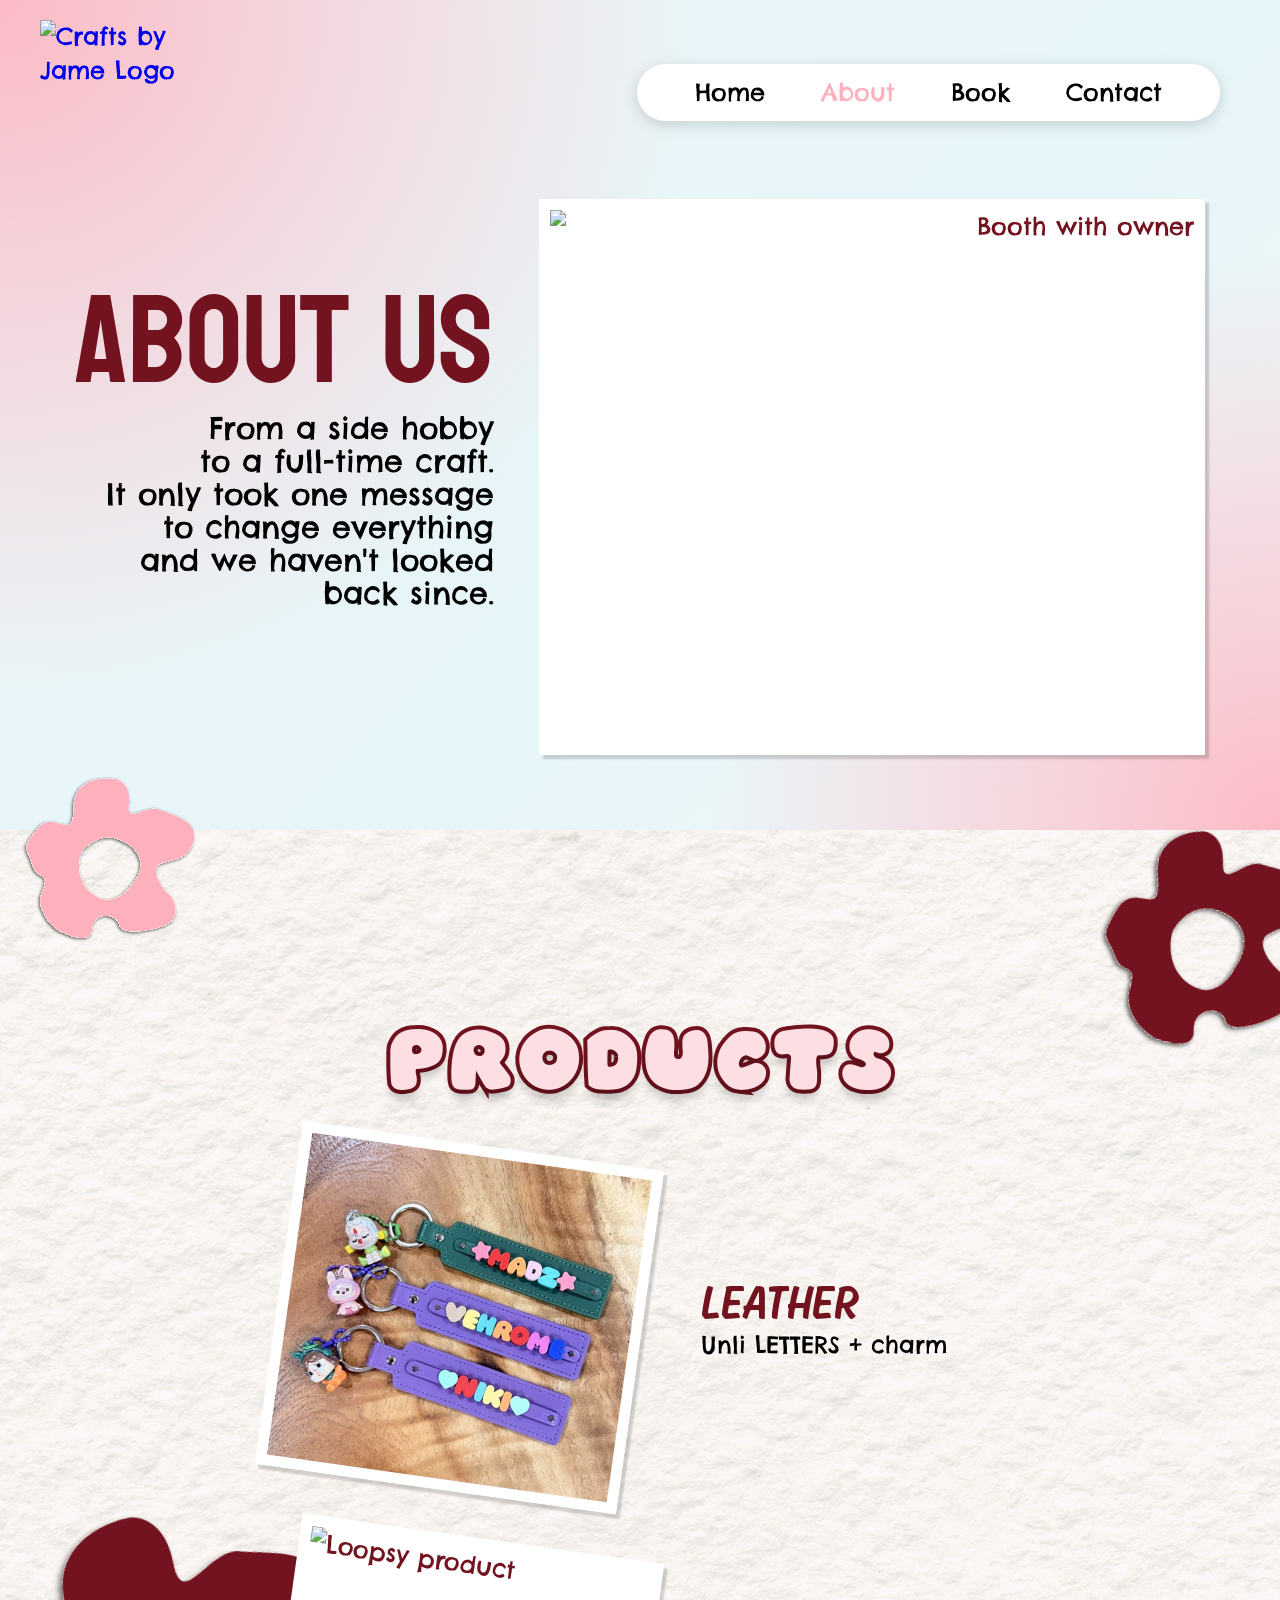
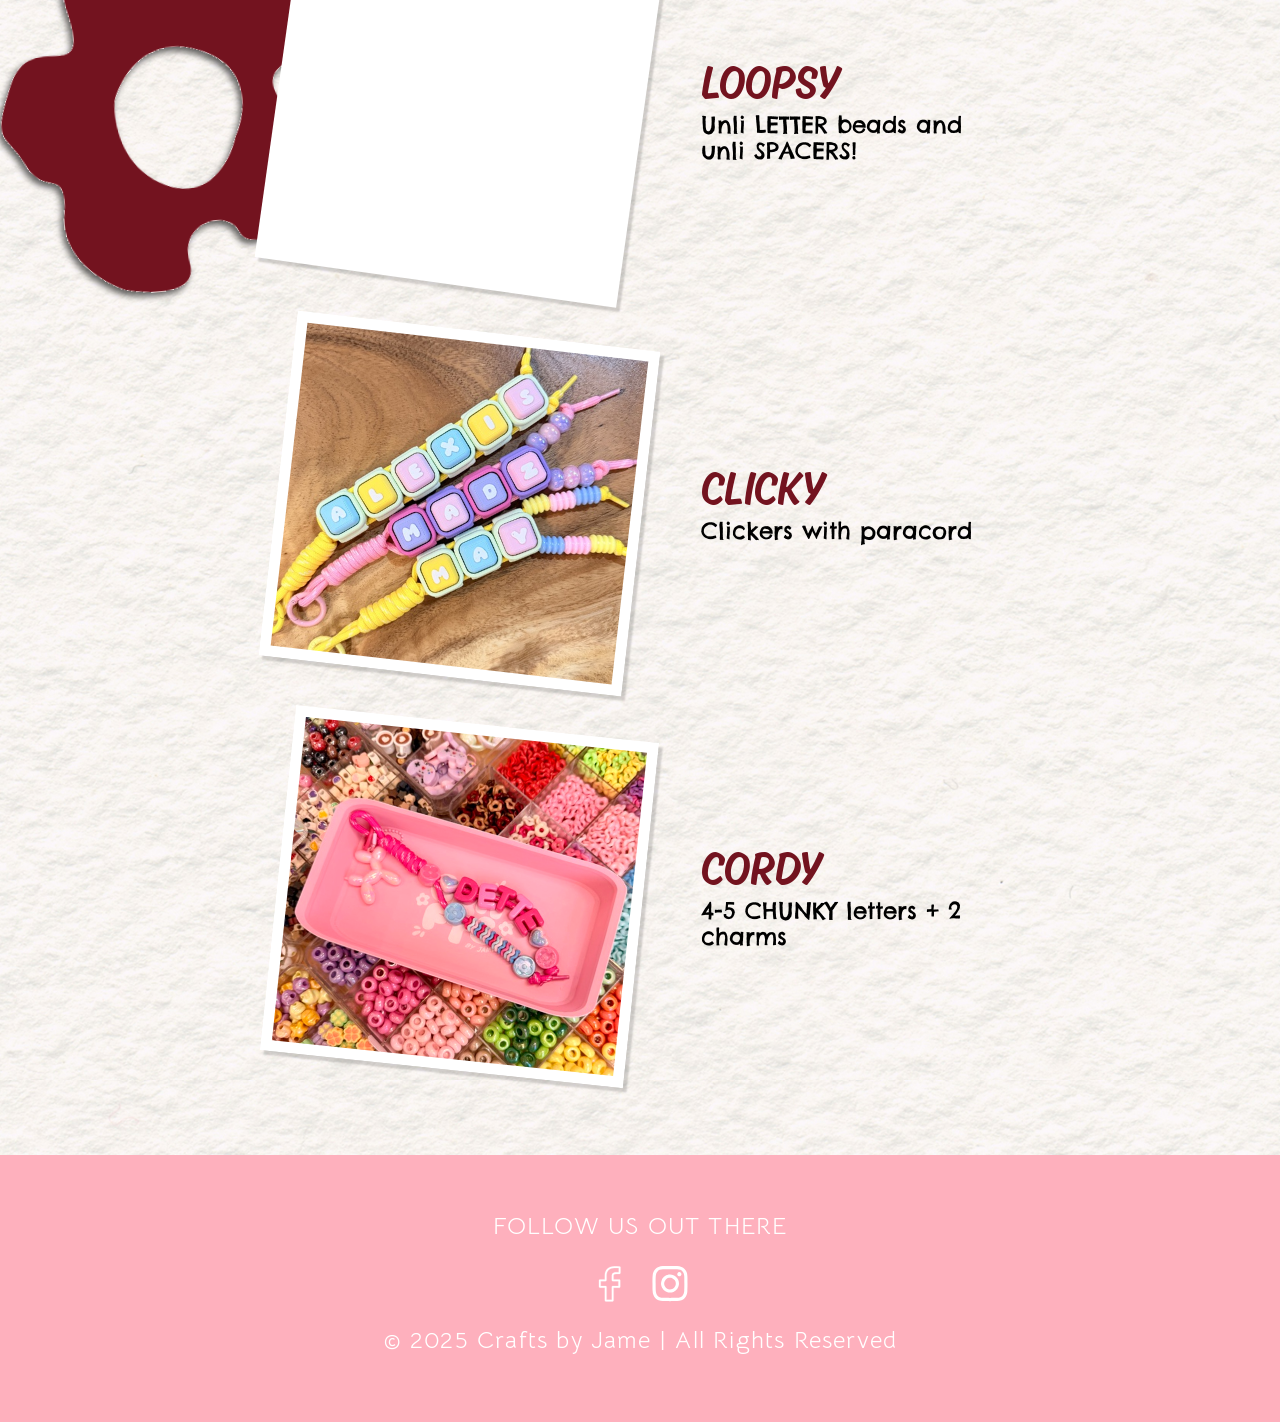
==== commit a4e663d7: "Updated viewport rules and CSS" ====
--- a/about.html
+++ b/about.html
@@ -39,7 +39,7 @@
         <h1 class="koulen about_heading">ABOUT US</h1>
         <p class="chelsea about_description">From a side hobby to a full-time craft.</p>
         <p class="chelsea about_description2">It only took one message to change everything and we haven't looked back since.</p>
-        <img id="about_photo" src="img/about_photo.jpg" alt="Booth with owner">
+        <img id="about_photo" src="img/about_photo.png" alt="Booth with owner">
 
         <!-- Decorative pink flower (desktop only) -->
         <img class="flower flower_about_pink" src="img/flower_pink.svg" alt="" aria-hidden="true">
@@ -58,7 +58,7 @@
         </article>
 
         <article class="product product_2">
-          <img src="img/loopsy.jpg" alt="Loopsy product" loading="lazy">
+          <img src="img/loopsy.png" alt="Loopsy product" loading="lazy">
           <div class="product_info">
             <h3 class="ahkio product_showcase">LOOPSY</h3>
             <p class="chelsea product_description">Unli LETTER beads and unli SPACERS!</p>
--- a/styles.css
+++ b/styles.css
@@ -27,6 +27,7 @@
   --paper: #F7F3F0;          /* fallback color while the paper image loads */
   --paper_img: url('img/paper_bg.jpg');
   --photo_shadow: 6px 5px 2px #0003;
+  --photo_border: 4px;          /* white frame around every photo: 4px on phone + tablet, 11px on desktop (set again in the 1024px block) */
 }
 
 .chelsea-market-regular {
@@ -355,16 +356,13 @@
 
 .photo_container {
   position: absolute;
-  padding: 4px;
-  background: white;
+  padding: var(--photo_border);
   box-shadow: var(--photo_shadow);
   box-sizing: border-box;
 }
 
 .photo_container img {
   display: block;
-  width: 550x;
-  height: 450px;
   object-fit: cover;
   object-position: center;
 }
@@ -446,7 +444,7 @@
 /* "Watch more on" uses the .ahkio class for its font */
 .watch_more {
   margin-top: 2px;
-  font-size: 14px;
+  font-size: 20px;
   line-height: 1.1;
   color: var(--maroon);
 }
@@ -565,7 +563,7 @@
   height: 215px;
   aspect-ratio: 2 / 3;
   box-sizing: border-box;
-  padding: 4px;
+  padding: var(--photo_border);
   background: var(--white);
   box-shadow: var(--photo_shadow);
   object-fit: cover;
@@ -630,7 +628,7 @@
   height: 227px;
   margin: 15px auto 0;
   box-sizing: border-box;
-  padding: 4px;
+  padding: var(--photo_border);
   background: var(--white);
   box-shadow: var(--photo_shadow);
   object-fit: cover;
@@ -676,7 +674,7 @@
   width: 151px;
   height: 146px;
   box-sizing: border-box;
-  padding: 4px;
+  padding: var(--photo_border);
   background: var(--white);
   box-shadow: var(--photo_shadow);
   object-fit: cover;
@@ -743,7 +741,7 @@
   width: 122px;
   height: 153px;
   box-sizing: border-box;
-  padding: 4px;
+  padding: var(--photo_border);
   background: var(--white);
   box-shadow: var(--photo_shadow);
   object-fit: cover;
@@ -1461,9 +1459,7 @@
   display: block;
 }
 
-/* The Facebook icon is an <img>, so CSS can't change its SVG stroke (that's why the old #fb rule did nothing).
-   Instead, four tiny white drop-shadows (no blur) are stacked around the icon to thicken its lines by ~1px.
-   Raise or lower the 0.45px to make the stroke thicker or thinner. Only the footer's Facebook icon is affected. */
+/* Social icon colour and weight: see "SOCIAL ICONS" at the end of this file. */
 
 @media (prefers-reduced-motion: reduce) {
   html { scroll-behavior: auto; }
@@ -1553,12 +1549,8 @@
 
   #photo_display {
     max-width: 900px;
-    height: 500px;
+    height: 460px;
     margin: 9px auto 0;
-  }
-
-  .photo_container {
-    padding: 7px;
   }
 
   .book_button {
@@ -1568,7 +1560,7 @@
   }
 
   .flower_1 {
-    width: 250px;
+    width: 350px;
     right: -65px;
     top: 620px;
   }
@@ -1604,7 +1596,7 @@
   }
 
   .flower_2 {
-    width: 205px;
+    width: 105px;
     left: -16px;
     top: 500px;
   }
@@ -1651,11 +1643,11 @@
   #popup_display img {
     width: 340px;
     height: 387px;
-    padding: 4px;
+    padding: var(--photo_border);
   }
 
   #popup_1 {
-    margin-top: 29px;
+    margin-top: 39px;
   }
 
   .flower_4 {
@@ -1693,10 +1685,10 @@
   }
 
   #about_photo {
-    width: min(100%, 596px);
-    height: 500px;
+    width: min(100%, 506px);
+    height: 421px;
     margin: 27px auto 0;
-    padding: 4px;
+    padding: var(--photo_border);
   }
 
   /* ---- About: products ---- */
@@ -1707,7 +1699,7 @@
   .products_heading {
     margin-top: -63px;
     font-size: 64px;                              /* phone 34px x (64 / 47), the same step-up as .jl_chubby */
-    -webkit-text-stroke: 7px var(--maroon);
+    -webkit-text-stroke: 5px var(--maroon);
     text-shadow: 0 14px 14px #0003;
   }
 
@@ -1723,7 +1715,7 @@
   .product img {
     width: 272px;
     height: 263px;
-    padding: 4px;
+    padding: var(--photo_border);
   }
 
   .product_info {
@@ -1790,17 +1782,17 @@
   #book_photos img {
     width: 238px;
     height: 281px;
-    padding: 4px;
+    padding: var(--photo_border);
   }
 
   #book_1 {
-    left: 92px;
+    left: 77px;
     top: 176px;
   }
 
   #book_2 {
-    left: 196px;
-    top: 250px;
+    left: 176px;
+    top: 220px;
   }
 
   #book_text {
@@ -1848,13 +1840,13 @@
 
   .package_heading {
     font-size: 64px;
-    -webkit-text-stroke-width: 9px;
+    -webkit-text-stroke-width: 5px;
     text-shadow: 0 9px 9px #0003;
   }
 
   .package_start {
-    margin-top: -8px;
-    margin-bottom: 24px;
+    margin-top: -28px;
+    /* margin-bottom: 5px; */
     font-size: 40px;
   }
 
@@ -2037,6 +2029,9 @@
     padding: 317px 36px 142px;
   }
 
+  .contact_heading1, .contact_heading2 {
+    font-size: 90px;             /* koulen, phone 48px x (74 / 48) */
+  }
   .contact_heading2 {
     margin-top: 4px;
   }
@@ -2084,8 +2079,8 @@
   }
 
   #calendar_section::before {
-    width: 864px;
-    margin-left: -441px;
+    width: 900px;
+    margin-left: -448px;
   }
 
   .calendar_heading {
@@ -2158,7 +2153,7 @@
   #calendar_section .flower_6 {
     width: 166px;
     right: -18px;
-    bottom: -14px;
+    bottom: 7px;
   }
 }
 
@@ -2263,12 +2258,13 @@
     display: block;
   }
 
-  /* Home page only: logo hidden on desktop */
+  /* Home page only: logo is invisible on desktop, but it still takes up its space (visibility, not display:none)
+     so the nav pill sits at the same height as on every other page */
   body:has(#landing_section) #site_header {
     justify-content: flex-end;
   }
   body:has(#landing_section) #logo {
-    display: none;
+    visibility: hidden;
   }
 
   /* Hamburger & close buttons hidden on desktop */
@@ -2396,11 +2392,6 @@
     margin: -75px 0 0;
   }
 
-  .photo_container {
-    box-sizing: border-box;
-    padding: 8px;
-  }
-
   #photo_1_container {
     width: 200px;
     height: 500px;
@@ -2429,24 +2420,6 @@
     top: 22px;
     transform: rotate(8deg);
     z-index: 1;
-  }
-
-  #landing_section .flower_1 {
-    display: block;
-    width: 230px;
-    left: auto;
-    right: -75px;
-    top: auto;
-    bottom: -50px;
-    z-index: 3;
-  }
-
-  .flower_landing_left {
-    display: block;
-    width: 150px;
-    left: -50px;
-    top: 540px;
-    z-index: 3;
   }
 
   /* ---- Reel: video on the left, text block centered on the right ---- */
@@ -2505,10 +2478,11 @@
     grid-column: 2;
     grid-row: 3;
     order: 0;
-    margin-top: 28px;
+    margin-top: 5px;
     font-size: clamp(22px, 2.2vw, 32px);
     line-height: 1.1;
     color: var(--maroon);
+    font-size: 46px;
   }
 
   .reel_button {
@@ -2519,8 +2493,8 @@
     display: inline-flex;
     align-items: center;
     gap: 14px;
-    margin-top: 10px;
-    padding: 17px 48px;
+    margin-top: -1px;
+    padding: 17px 30px;
     font-size: clamp(22px, 2.2vw, 32px);
     background: var(--maroon);
     color: var(--white);
@@ -2578,7 +2552,7 @@
     box-sizing: border-box;
     width: 100%;
     aspect-ratio: 1 / 1;
-    padding: 7px;
+    padding: var(--photo_border);
     background: var(--white);
     box-shadow: var(--photo_shadow);
   }
@@ -2588,39 +2562,6 @@
     width: 100%;
     height: 100%;
     object-fit: cover;
-  }
-
-  /* Flowers: the first three sit behind the photos, the maroon one straddles the section edge */
-  .flower_steps_left {
-    display: block;
-    width: 135px;
-    left: -4px;
-    top: 20px;
-    z-index: 0;
-  }
-
-  .flower_steps_mid {
-    display: block;
-    width: 170px;
-    left: 30%;
-    top: 210px;
-    z-index: 0;
-  }
-
-  .flower_steps_right {
-    display: block;
-    width: 150px;
-    right: 6px;
-    top: 125px;
-    z-index: 0;
-  }
-
-  .flower_steps_bottom {
-    display: block;
-    width: 157px;
-    left: 58.9%;
-    bottom: -85px;
-    z-index: 10;
   }
 
   /* ---- Pop-ups: heading + button on the left, three tilted photos on the right ---- */
@@ -2691,7 +2632,7 @@
     width: clamp(190px, 19vw, 280px);
     height: auto;
     aspect-ratio: 285 / 397;
-    padding: 7px;
+    padding: var(--photo_border);
   }
 
   #popup_1 {
@@ -2708,16 +2649,6 @@
     display: block;
     margin-top: 0;
     transform: rotate(-3.5deg);
-  }
-
-  #popup_section .flower_4 {
-    display: block;
-    width: 125px;
-    left: -5px;
-    right: auto;
-    top: auto;
-    bottom: 50px;
-    transform: rotate(15deg);
   }
 
   #popup_section .flower_5 {
@@ -2810,7 +2741,7 @@
     max-width: none;
     aspect-ratio: 750 / 626;
     margin: 0;
-    padding: 7px;
+    padding: var(--photo_border);
     box-sizing: border-box;
     background: var(--white);
     box-shadow: var(--photo_shadow);
@@ -2875,7 +2806,7 @@
     width: clamp(280px, 28.5vw, 410px);
     height: auto;
     aspect-ratio: 410 / 390;
-    padding: 6px;
+    padding: var(--photo_border);
     transform: rotate(8deg);
   }
 
@@ -2960,19 +2891,19 @@
   /* Photo positions are measured from the page center (50%) so they stay put on wider screens */
   #book_photos img {
     margin-top: 50px;
-    padding: 5px;
+    padding: calc(var(--photo_border) / 1.9);   /* photos are scaled 1.9x, so divide to keep the visible border at 11px */
   }
 
   #book_1 {
-    left: calc(50% - 607px);
-    top: 235px;
-    transform: rotate(2deg) scale(2);
+    left: calc(50% - 557px);
+    top: 255px;
+    transform: rotate(1deg) scale(1.9);
   }
 
   #book_2 {
-    left: calc(50% - 307px);
+    left: calc(50% - 257px);
     top: 316px;
-    transform: rotate(-3deg) scale(2);
+    transform: rotate(-3deg) scale(1.9);
   }
 
   /* Anchored by its right edge (about 587px right of center) so the text grows leftwards if it is wider than expected */
@@ -3145,6 +3076,10 @@
   /* No note under Package C, so its tag gets the same space on top */
   #package_c .package_prices {
     margin-top: 12px;
+  }
+
+  .price_tag:only-child {
+    margin-top: -12px;
   }
 
   .package_prices .price_tag,
@@ -3396,7 +3331,7 @@
 
   #calendar_section::before {
     left: 50%;
-    width: max(1700px, 100%);
+    width: max(2200px, 100%);
     margin-left: 0;
     transform: translateX(-50%);
     border-radius: 50% 50% 0 0 / 480px 480px 0 0;
@@ -3503,7 +3438,6 @@
   #socials img {
     width: 36px;
     height: 36px;
-    filter: brightness(0) invert(1);
   }
 }
 
@@ -3521,7 +3455,7 @@
   align-items: stretch;
   justify-content: center;
   overflow: hidden;
-  padding: 5px;
+  padding: var(--photo_border);
   background: #fff;
   box-shadow: var(--photo_shadow);
 }
@@ -3549,7 +3483,7 @@
   width: 100%;
   aspect-ratio: 1 / 1;
   height: auto;
-  padding: 4px;
+  padding: var(--photo_border);
   box-shadow: var(--photo_shadow);
 }
 
@@ -3579,69 +3513,43 @@
   box-shadow: 3px 3px 2px rgba(0, 0, 0, 0.16);
 }
 
+/* The landing flower_1 sits inside a <picture> (pink on phone/tablet, light pink on desktop). The wrapper takes up no
+   space, so the flower still positions against #landing_section. */
+#landing_section picture {
+  display: contents;
+}
+
 /* Flowers: keep the decorations near the edges instead of covering the content. */
 #landing_section .flower_1 {
-  width: 82px;
-  right: -20px;
+  width: 112px;
+  right: -30px;
   top: auto;
   bottom: -18px;
 }
 
-#landing_section .flower_landing_left {
-  width: 54px;
-  left: -22px;
-  top: 255px;
-  z-index: 3;
-}
-
 #reel_section .flower_2 {
-  width: 66px;
+  width: 96px;
   left: -22px;
   top: 245px;
 }
 
 #reel_section .flower_3 {
-  width: 58px;
-  right: -14px;
+  width: 78px;
+  right: 28px;
   top: auto;
   bottom: 20px;
 }
 
-#steps_section .flower_steps_left {
-  width: 60px;
-  left: -12px;
-  top: 8px;
-}
-
-#steps_section .flower_steps_mid {
-  width: 66px;
-  left: 58%;
-  top: auto;
-  bottom: -32px;
-}
-
-#steps_section .flower_steps_right {
-  width: 62px;
-  right: -12px;
-  top: 55px;
-}
-
-#steps_section .flower_steps_bottom {
-  width: 58px;
-  left: 58%;
-  bottom: -28px;
-}
-
 #popup_section .flower_4 {
   width: 58px;
-  left: 52%;
-  bottom: 12px;
+  left: -10px;
+  bottom: -35px;
 }
 
 #popup_section .flower_5 {
-  width: 70px;
-  right: -18px;
-  top: 30px;
+  width: 60px;
+  right: -20px;
+  top: 70px;
 }
 
 /* Desktop/tablet layout: retain the reference's wider, centered photo composition. */
@@ -3656,7 +3564,7 @@
   }
 
   .photo_container {
-    padding: 7px;
+    padding: var(--photo_border);
   }
 
   #photo_1_container {
@@ -3681,7 +3589,7 @@
   }
 
   #steps_section .step_photo_wrap {
-    padding: 5px;
+    padding: var(--photo_border);
   }
 
   #popup_display {
@@ -3701,75 +3609,48 @@
   }
 
   #landing_section .flower_1 {
-    width: 120px;
+    width: 230px;
     right: -28px;
     top: auto;
     bottom: -18px;
   }
 
-  #landing_section .flower_landing_left {
-    width: 60px;
-    left: -18px;
-    top: 420px;
-  }
-
   #reel_section .flower_2 {
-    width: 80px;
-    left: -24px;
+    width: 190px;
+    left: -14px;
     top: 400px;
   }
 
   #reel_section .flower_3 {
-    width: 72px;
-    right: -18px;
+    width: 127px;
+    right: 90px;
     top: auto;
-    bottom: 24px;
-  }
-
-  #steps_section .flower_steps_left {
-    width: 70px;
-    left: -16px;
-    top: 10px;
-  }
-
-  #steps_section .flower_steps_mid {
-    width: 78px;
-    left: 58%;
-    bottom: -38px;
-    top: auto;
-  }
-
-  #steps_section .flower_steps_right {
-    width: 76px;
-    right: -16px;
-    top: 55px;
-  }
-
-  #steps_section .flower_steps_bottom {
-    width: 66px;
-    left: 58%;
-    bottom: -30px;
+    bottom: 54px;
   }
 
   #popup_section .flower_4 {
-    width: 72px;
-    left: 12%;
-    bottom: 14px;
+    width: 92px;
+    left: -23px;
+    bottom: -44px;
   }
 
   #popup_section .flower_5 {
-    width: 84px;
-    right: -24px;
-    top: 38px;
+    width: 104px;
+    right: -34px;
+    top: 168px;
   }
 }
 
 @media (min-width: 1024px) {
   #photo_display { height: 560px; }          /* the box the photos sit in */
 
+  .photo_container {
+    padding: var(--photo_border);                             /* white frame thickness */
+  }
+
   #photo_1_container {                        /* left photo */
     width: 400px;
-    height: 500px;
+    height: 468px;
     left: 31px;
     top: 22px;
     transform: rotate(-8deg);
@@ -3777,7 +3658,7 @@
 
   #photo_2_container {                        /* center photo, on top */
     width: 400px;
-    height: 490px;
+    height: 467px;
     left: calc(50% - 200px);
     top: 41px;
     transform: none;
@@ -3785,10 +3666,95 @@
 
   #photo_3_container {                        /* right photo */
     width: 400px;
-    height: 500px;
+    height: 468px;
     left: auto;
     right: 33px;
     top: 22px;
     transform: rotate(8deg);
   }
+
+  /* ============================================================
+     HOME PAGE FLOWERS (desktop). Edit the sizes and positions here.
+     This is the last block in the file and every selector starts with its #section, so these win over
+     the phone and tablet flower rules above. width sets the size (height follows); left/right/top/bottom
+     set the position.
+     ============================================================ */
+
+  /* Landing: bottom right, and the left one by the photos */
+  #landing_section .flower_1 {
+    display: block;
+    width: 300px;
+    left: auto;
+    right: -95px;
+    top: auto;
+    bottom: -50px;
+    z-index: 3;
+  }
+
+  #landing_section .flower_landing_left {
+    display: block;
+    width: 150px;
+    left: -30px;
+    top: 540px;
+    z-index: 3;
+  }
+
+  /* Steps: the first two sit behind the photos, the bottom one straddles the section edge */
+  #steps_section .flower_steps_left {
+    display: block;
+    width: 135px;
+    left: -4px;
+    top: 20px;
+    z-index: 0;
+  }
+
+  #steps_section .flower_steps_right {
+    display: block;
+    width: 150px;
+    right: 6px;
+    top: 125px;
+    z-index: 0;
+    transform: rotate(-30deg);
+  }
+
+  #steps_section .flower_steps_bottom {
+    display: block;
+    width: 157px;
+    left: 56.9%;
+    bottom: -85px;
+    z-index: 0;
+  }
+
+  /* Pop-ups: bottom left (the reel flowers and the pop-up flower_5 are hidden on desktop) */
+  #popup_section .flower_4 {
+    display: block;
+    width: 125px;
+    left: -5px;
+    right: auto;
+    top: auto;
+    bottom: 50px;
+    transform: rotate(32deg);
+  }
+}
+
+/* ============================================================
+   PHOTO FRAMES
+   One token drives every white photo border (homepage hero, steps, pop-ups, About photo + products, Book photos).
+   Phone and tablet: 4px. Desktop (1024px and up): 11px.
+   ============================================================ */
+@media (min-width: 1024px) {
+  :root {
+    --photo_border: 11px;
+  }
+}
+
+/* ============================================================
+   SOCIAL ICONS (footer on every page + Contact page buttons)
+   Both icons are forced to plain white so they match in every viewport. The Facebook and Instagram SVGs
+   share the same 24px grid and 2px stroke, so they also have the same visual weight.
+   ============================================================ */
+#socials img,
+#contact_buttons img {
+  filter: brightness(0) invert(1);
+  opacity: 1;
 }
